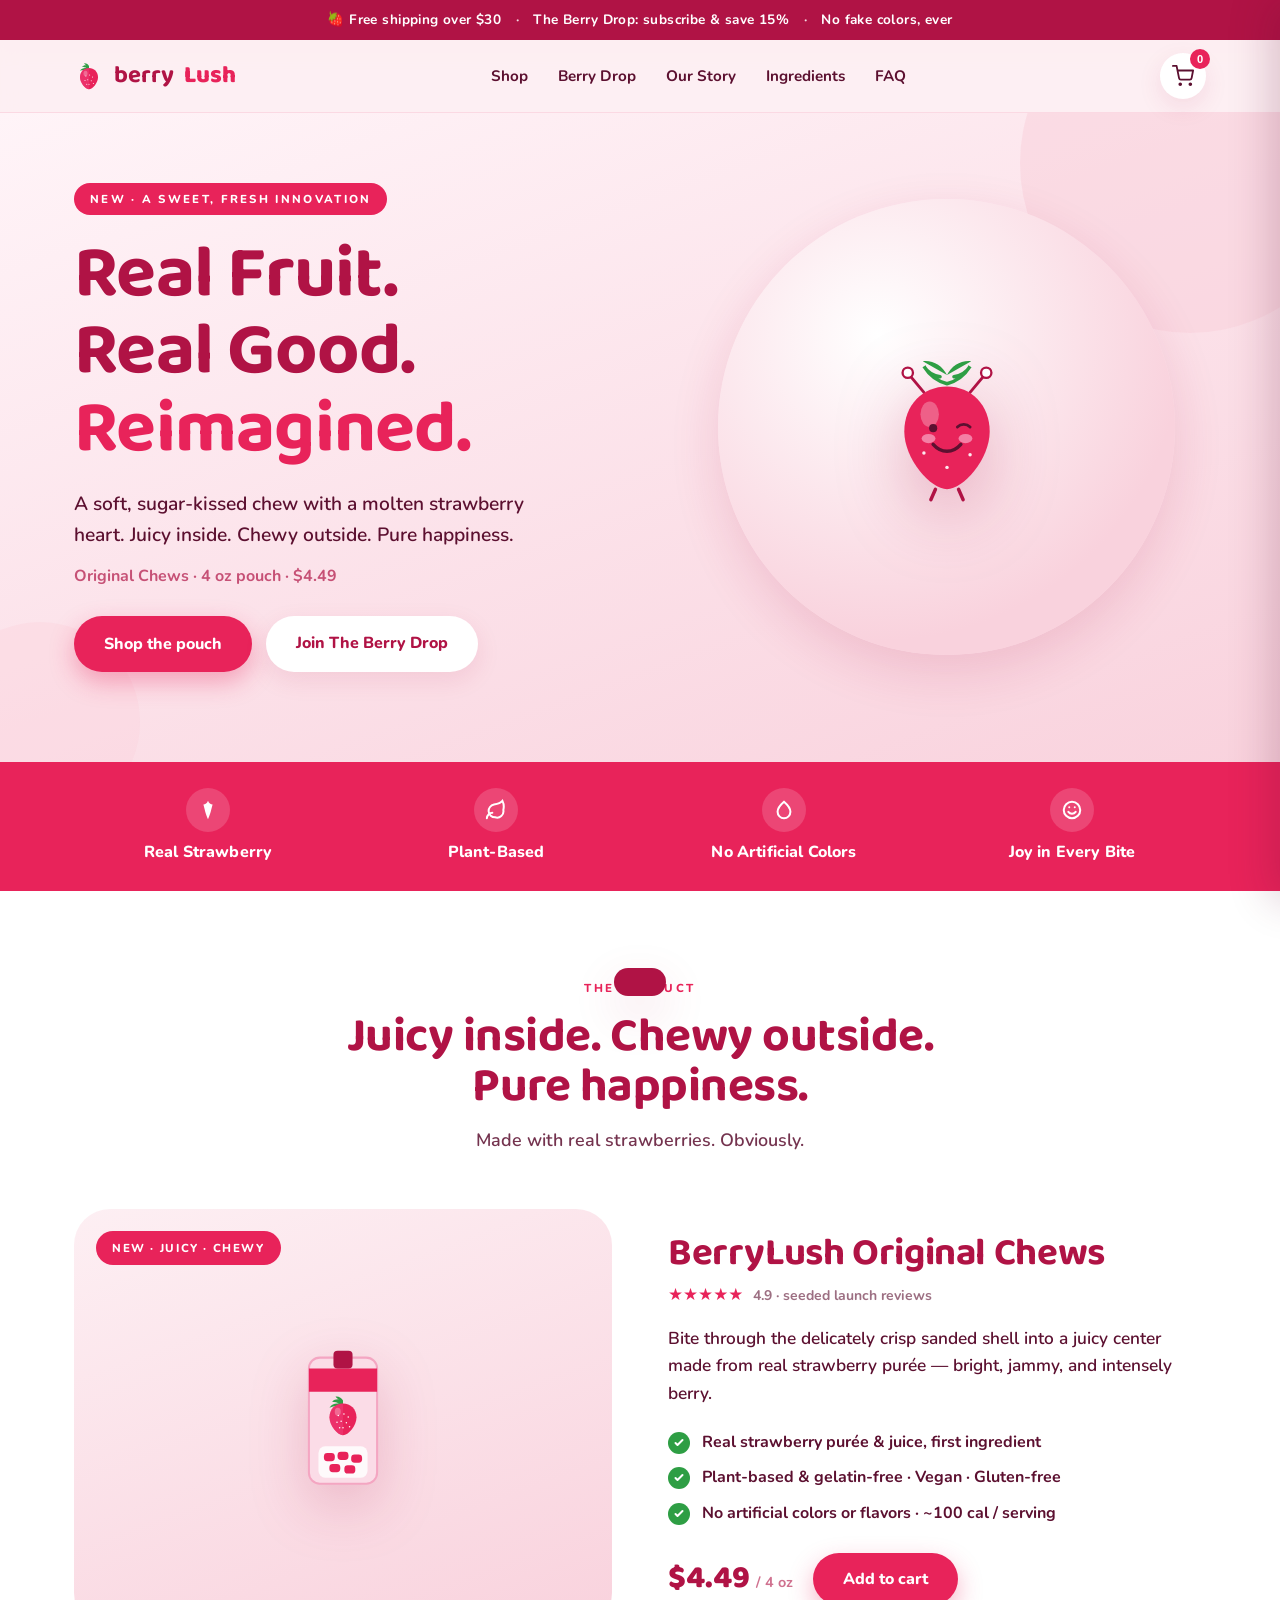
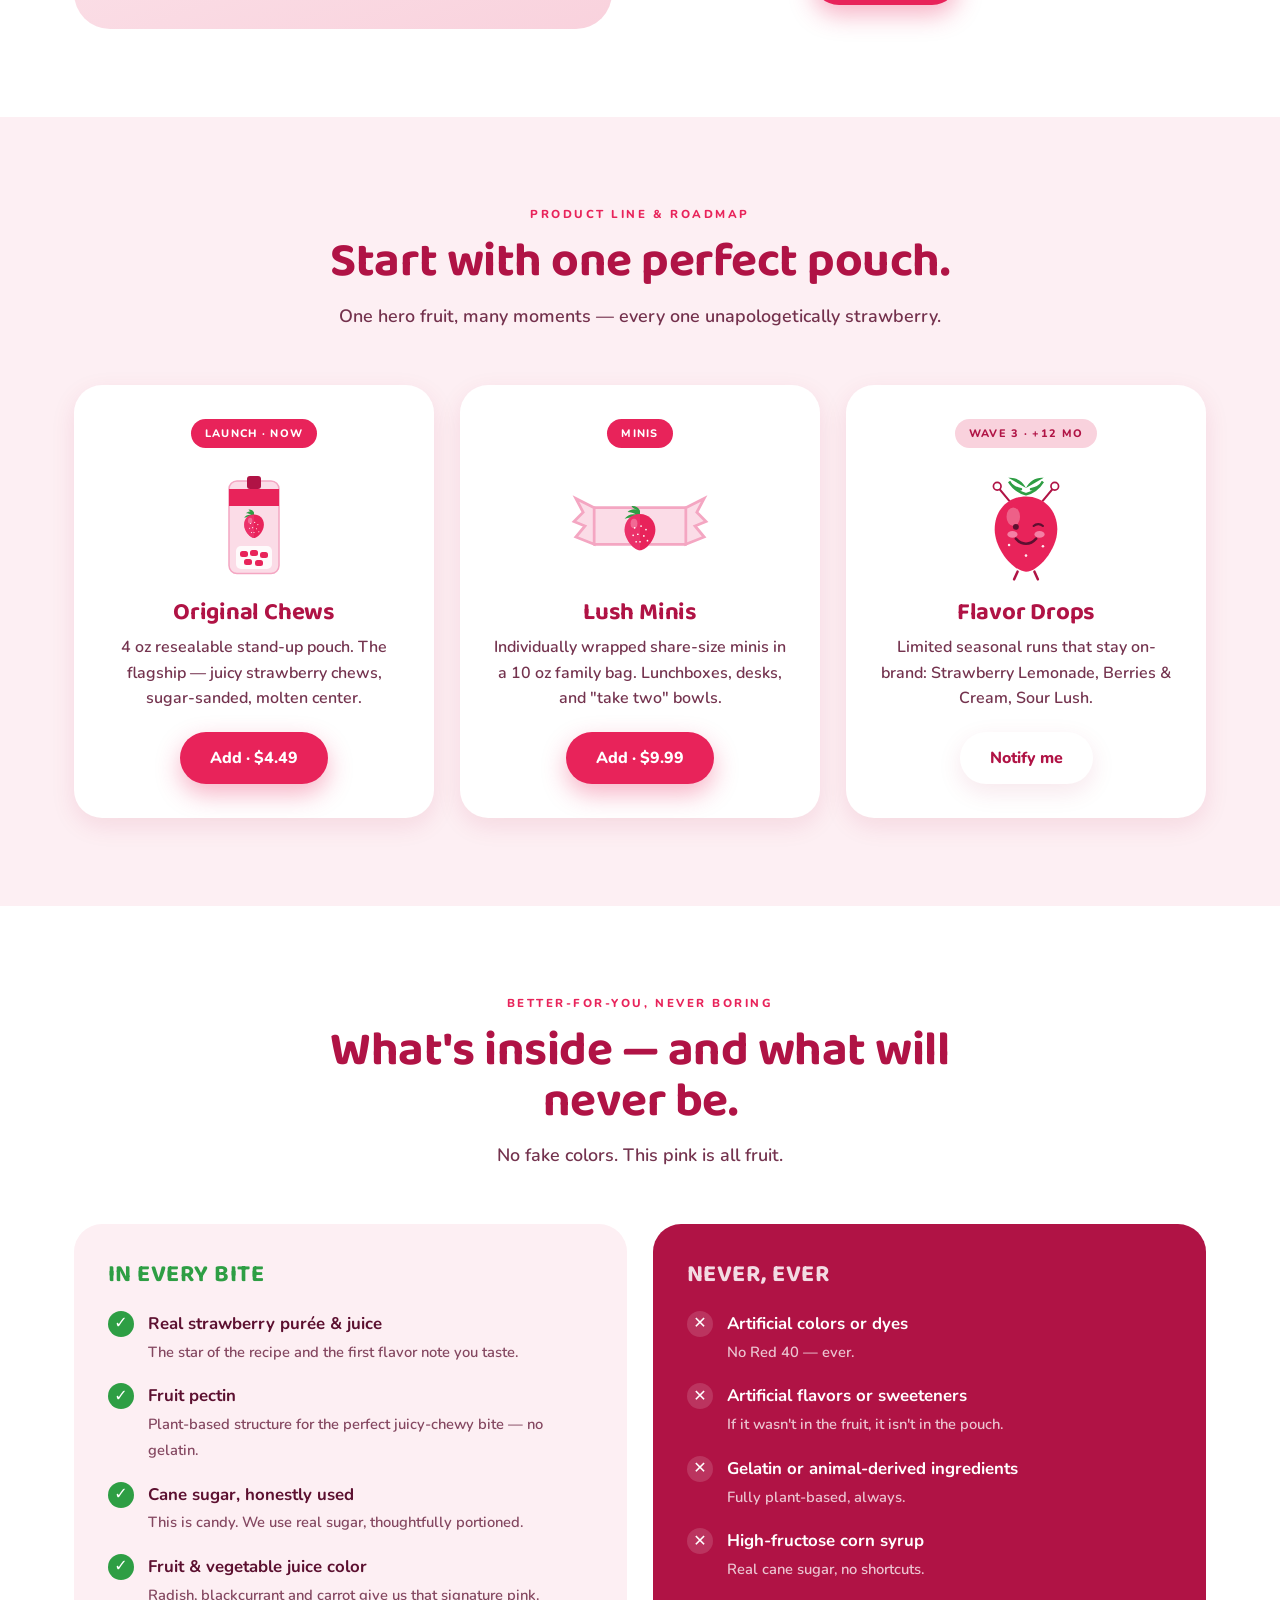
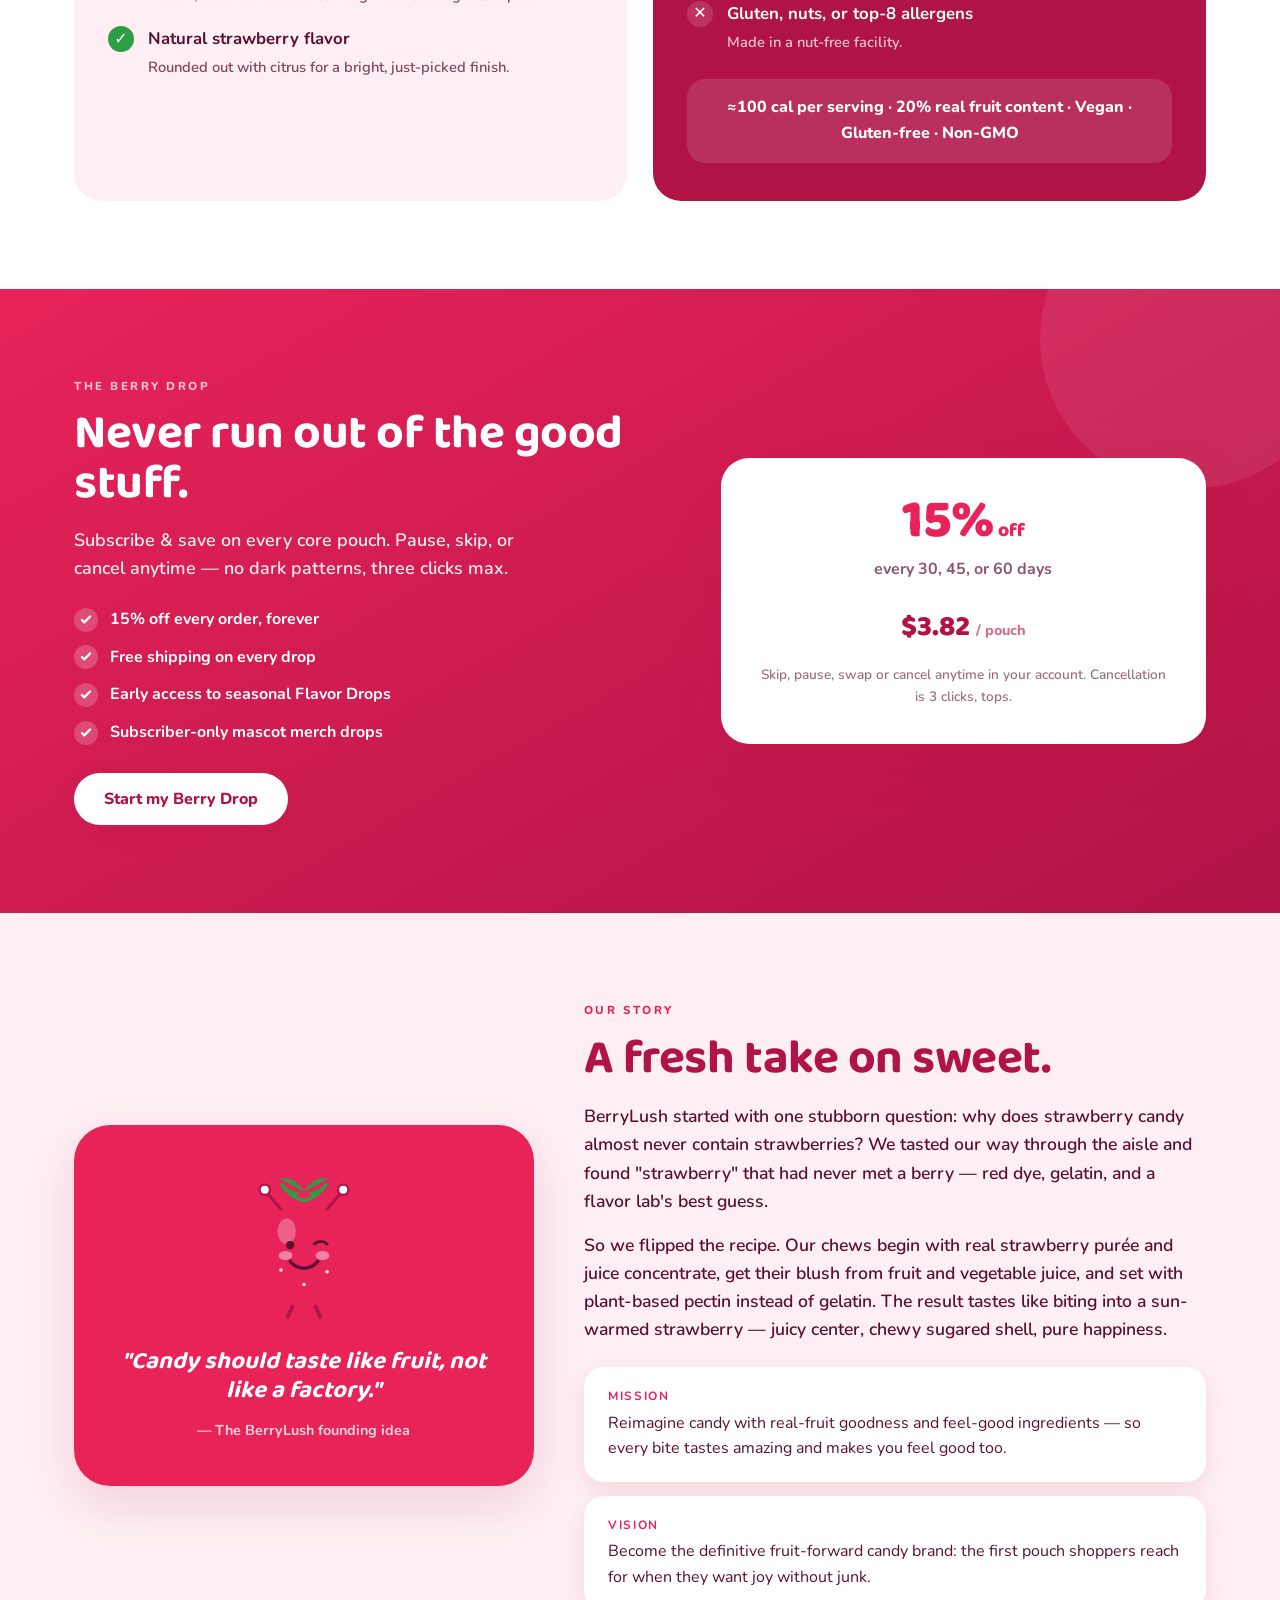
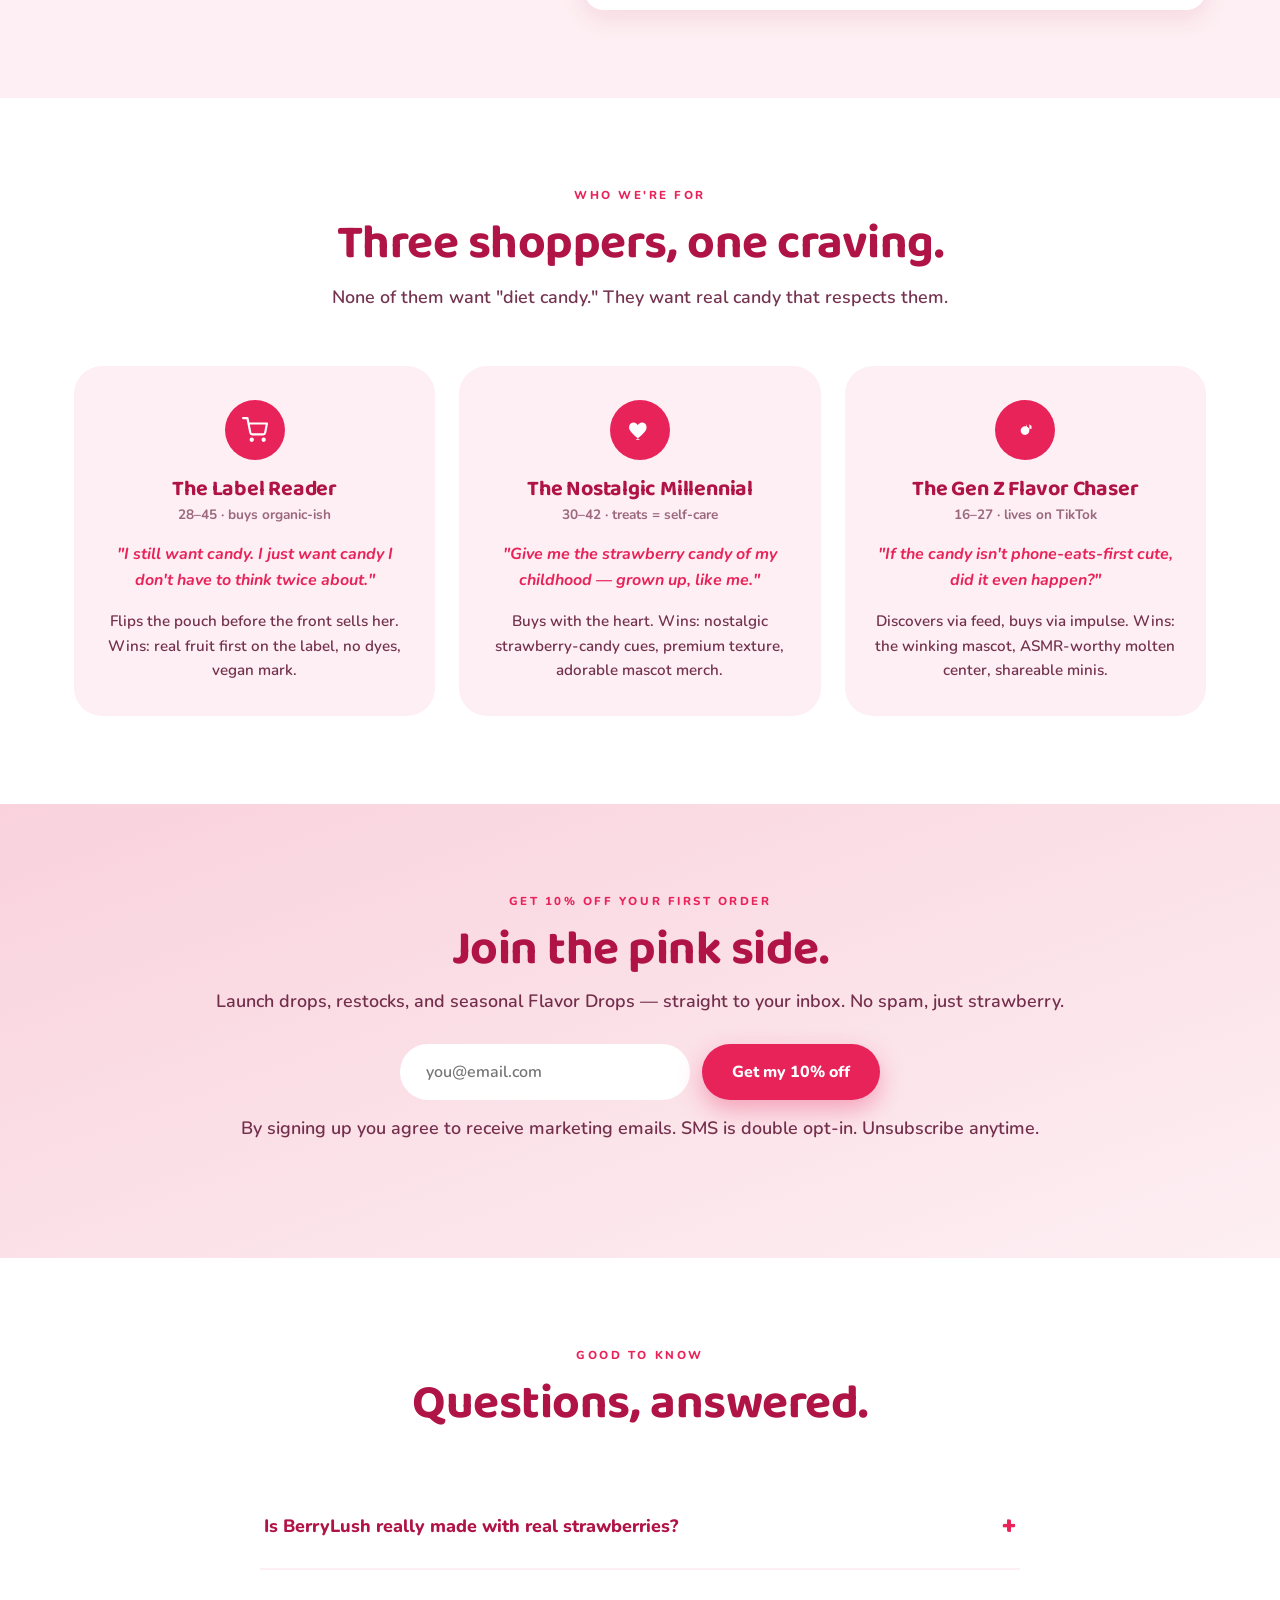
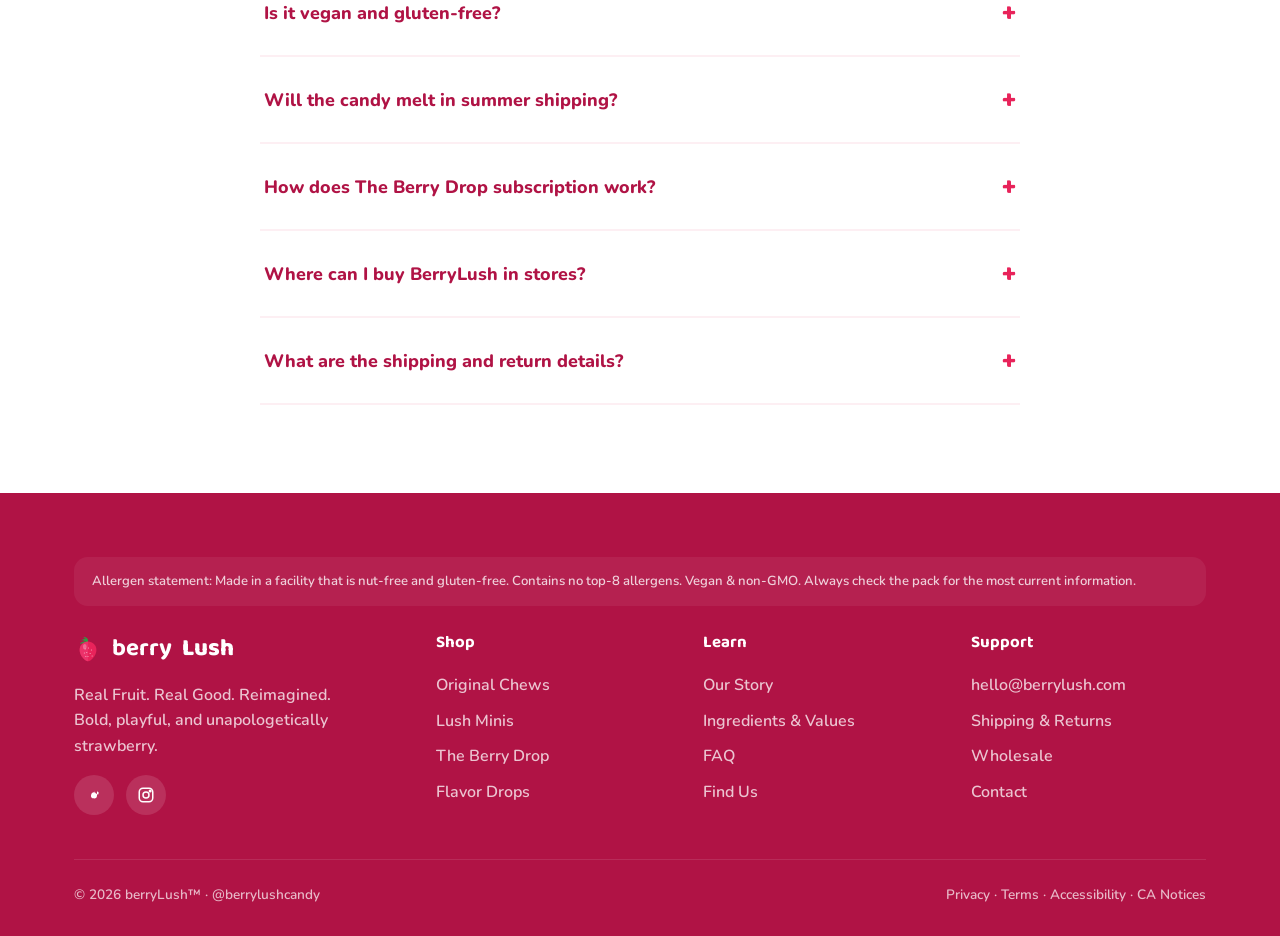
==== live/berrylush/index.html @ 324d5c23 "Portfolio site: privacy-safe contact form, remove public email/phone - Replace mailto/phone links wi" ====
<!DOCTYPE html>
<html lang="en">
<head>
<meta charset="UTF-8">
<meta name="viewport" content="width=device-width, initial-scale=1.0">
<title>berryLush™ — Real Fruit. Real Good. Reimagined.</title>
<meta name="description" content="BerryLush is a better-for-you strawberry candy made with real fruit, plant-based, and no artificial colors. Juicy inside. Chewy outside. Pure happiness.">
<meta property="og:title" content="berryLush™ — Real Fruit. Real Good. Reimagined.">
<meta property="og:description" content="A soft, sugar-kissed chew with a molten strawberry heart. Real fruit, plant-based, no artificial colors.">
<meta name="robots" content="noindex, nofollow">
<!-- Demo/prototype by Edward Georgevic — fictional brand, part of a portfolio case study. -->
<link rel="preconnect" href="https://fonts.googleapis.com">
<link rel="preconnect" href="https://fonts.gstatic.com" crossorigin>
<link href="https://fonts.googleapis.com/css2?family=Baloo+2:wght@600;700;800&family=Nunito:ital,wght@0,400;0,600;0,700;0,800;1,700&display=swap" rel="stylesheet">
<style>
  :root{
    --lush:#E8235A;      /* Lush Berry */
    --deep:#B01345;      /* Deep Berry */
    --blush:#FDEFF3;     /* Blush bg */
    --petal:#F9D2DD;     /* Petal */
    --leaf:#2E9E44;      /* Leaf Green */
    --ink:#5C1030;       /* Berry Ink */
    --white:#ffffff;
    --shadow:0 18px 50px rgba(176,19,69,.14);
    --shadow-sm:0 8px 24px rgba(176,19,69,.10);
    --r:28px;
    --display:'Baloo 2', system-ui, sans-serif;
    --body:'Nunito', system-ui, sans-serif;
  }
  *{box-sizing:border-box;margin:0;padding:0}
  html{scroll-behavior:smooth}
  body{
    font-family:var(--body);
    color:var(--ink);
    background:var(--blush);
    line-height:1.6;
    -webkit-font-smoothing:antialiased;
    overflow-x:hidden;
  }
  h1,h2,h3,.display{font-family:var(--display);line-height:1.05;letter-spacing:-.01em}
  a{color:inherit;text-decoration:none}
  img{max-width:100%}
  .wrap{max-width:1180px;margin:0 auto;padding:0 24px}
  .eyebrow{
    font-weight:800;letter-spacing:.22em;text-transform:uppercase;
    font-size:.72rem;color:var(--lush);margin-bottom:14px;
  }
  .btn{
    display:inline-flex;align-items:center;gap:10px;
    font-family:var(--body);font-weight:800;font-size:1rem;
    padding:15px 30px;border-radius:999px;border:none;cursor:pointer;
    background:var(--lush);color:#fff;transition:transform .18s cubic-bezier(.34,1.56,.64,1),box-shadow .18s;
    box-shadow:0 10px 24px rgba(232,35,90,.34);
  }
  .btn:hover{transform:translateY(-3px) scale(1.03);box-shadow:0 16px 30px rgba(232,35,90,.42)}
  .btn:active{transform:scale(.97)}
  .btn.ghost{background:#fff;color:var(--deep);box-shadow:var(--shadow-sm)}
  .btn.dark{background:var(--deep);box-shadow:0 10px 24px rgba(176,19,69,.34)}

  /* announcement */
  .announce{
    background:var(--deep);color:#fff;text-align:center;
    font-weight:700;font-size:.85rem;letter-spacing:.03em;padding:9px 16px;
  }
  .announce span{opacity:.85;margin:0 10px}

  /* header */
  header{position:sticky;top:0;z-index:50;background:rgba(253,239,243,.86);backdrop-filter:blur(12px);border-bottom:1px solid rgba(232,35,90,.10)}
  .nav{display:flex;align-items:center;justify-content:space-between;height:72px}
  .logo{display:flex;align-items:center;gap:10px;font-family:var(--display);font-weight:800;font-size:1.5rem;color:var(--deep)}
  .logo b{color:var(--lush);font-weight:800}
  .logo .berry{font-weight:700;font-style:normal}
  nav ul{display:flex;gap:30px;list-style:none;font-weight:700;font-size:.95rem}
  nav ul a{transition:color .15s}
  nav ul a:hover{color:var(--lush)}
  .nav-right{display:flex;align-items:center;gap:14px}
  .cart-btn{position:relative;background:#fff;border:none;width:46px;height:46px;border-radius:50%;cursor:pointer;box-shadow:var(--shadow-sm);display:grid;place-items:center;transition:transform .18s}
  .cart-btn:hover{transform:scale(1.08)}
  .cart-count{position:absolute;top:-4px;right:-4px;background:var(--lush);color:#fff;font-size:.7rem;font-weight:800;min-width:20px;height:20px;border-radius:999px;display:grid;place-items:center;padding:0 5px}
  .menu-toggle{display:none;background:none;border:none;cursor:pointer}

  /* blobs */
  .blob{position:absolute;border-radius:50%;background:var(--petal);opacity:.55;z-index:0;pointer-events:none}

  /* hero */
  .hero{position:relative;overflow:hidden;background:linear-gradient(160deg,#FFF4F8 0%,var(--petal) 100%);padding:70px 0 90px}
  .hero .wrap{position:relative;z-index:2;display:grid;grid-template-columns:1.05fr .95fr;gap:40px;align-items:center}
  .hero .badge{display:inline-block;background:var(--lush);color:#fff;font-weight:800;font-size:.72rem;letter-spacing:.2em;padding:7px 16px;border-radius:999px;margin-bottom:22px}
  .hero h1{font-size:clamp(2.6rem,6vw,4.6rem);color:var(--deep);margin-bottom:20px}
  .hero h1 em{color:var(--lush);font-style:normal}
  .hero p.lead{font-size:1.2rem;max-width:460px;margin-bottom:14px;font-weight:600}
  .hero .price-note{font-weight:700;color:var(--deep);opacity:.7;margin-bottom:26px}
  .hero-cta{display:flex;gap:14px;flex-wrap:wrap}
  .hero-art{position:relative;display:grid;place-items:center}
  .hero-art .disc{position:absolute;width:88%;aspect-ratio:1;background:radial-gradient(circle at 35% 30%,#fff 0%,var(--petal) 70%);border-radius:50%;box-shadow:var(--shadow)}
  .hero-art svg{position:relative;z-index:2;width:min(360px,80%);filter:drop-shadow(0 24px 34px rgba(176,19,69,.28));animation:float 5s ease-in-out infinite}
  @keyframes float{0%,100%{transform:translateY(0) rotate(-2deg)}50%{transform:translateY(-16px) rotate(2deg)}}

  /* claims strip */
  .claims{background:var(--lush);color:#fff;padding:26px 0}
  .claims .wrap{display:flex;justify-content:space-between;gap:20px;flex-wrap:wrap;text-align:center}
  .claim{flex:1;min-width:160px;display:flex;flex-direction:column;align-items:center;gap:8px}
  .claim .ico{width:44px;height:44px;background:rgba(255,255,255,.16);border-radius:50%;display:grid;place-items:center}
  .claim b{font-weight:800;font-size:1rem;letter-spacing:.01em}

  /* section basics */
  section.pad{padding:88px 0}
  .section-head{text-align:center;max-width:640px;margin:0 auto 54px}
  .section-head h2{font-size:clamp(2rem,4.4vw,3rem);color:var(--deep);margin-bottom:14px}
  .section-head p{font-size:1.12rem;font-weight:600;opacity:.85}

  /* featured product */
  .featured{background:#fff}
  .feat-grid{display:grid;grid-template-columns:1fr 1fr;gap:56px;align-items:center}
  .feat-visual{background:linear-gradient(160deg,var(--blush),var(--petal));border-radius:36px;padding:50px;display:grid;place-items:center;position:relative;overflow:hidden;min-height:420px}
  .feat-visual svg{width:min(300px,80%);filter:drop-shadow(0 20px 28px rgba(176,19,69,.2));animation:float 6s ease-in-out infinite}
  .feat-tag{position:absolute;top:22px;left:22px;background:var(--lush);color:#fff;font-weight:800;letter-spacing:.14em;font-size:.72rem;padding:8px 16px;border-radius:999px}
  .feat-info h3{font-size:clamp(1.8rem,3.5vw,2.4rem);color:var(--deep);margin-bottom:8px}
  .stars{color:var(--lush);font-size:1.05rem;margin-bottom:16px}
  .stars small{color:var(--ink);opacity:.6;font-weight:700;margin-left:6px}
  .feat-info .desc{font-size:1.08rem;margin-bottom:22px;font-weight:600}
  .feat-perks{list-style:none;margin-bottom:26px;display:grid;gap:10px}
  .feat-perks li{display:flex;align-items:center;gap:12px;font-weight:700}
  .feat-perks .dot{width:22px;height:22px;border-radius:50%;background:var(--leaf);display:grid;place-items:center;flex:none}
  .feat-perks .dot svg{width:12px;height:12px}
  .buy-row{display:flex;align-items:center;gap:20px;flex-wrap:wrap}
  .buy-row .price{font-family:var(--display);font-weight:800;font-size:2rem;color:var(--deep)}
  .buy-row .price small{font-size:.9rem;font-weight:700;opacity:.6;font-family:var(--body)}

  /* product line */
  .line{background:var(--blush)}
  .cards{display:grid;grid-template-columns:repeat(3,1fr);gap:26px}
  .card{background:#fff;border-radius:var(--r);padding:34px 28px;text-align:center;box-shadow:var(--shadow-sm);transition:transform .2s cubic-bezier(.34,1.56,.64,1),box-shadow .2s;position:relative}
  .card:hover{transform:translateY(-8px);box-shadow:var(--shadow)}
  .card .pill{display:inline-block;font-weight:800;letter-spacing:.12em;font-size:.68rem;padding:6px 14px;border-radius:999px;margin-bottom:18px}
  .pill.now{background:var(--lush);color:#fff}
  .pill.soon{background:var(--petal);color:var(--deep)}
  .card .art{height:120px;display:grid;place-items:center;margin-bottom:14px}
  .card .art svg{height:110px}
  .card h3{font-size:1.5rem;color:var(--deep);margin-bottom:10px}
  .card p{font-weight:600;opacity:.85}

  /* ingredients */
  .ingredients{background:#fff}
  .ing-grid{display:grid;grid-template-columns:1fr 1fr;gap:26px}
  .ing-col{border-radius:var(--r);padding:38px 34px}
  .ing-yes{background:var(--blush)}
  .ing-no{background:var(--deep);color:#fff}
  .ing-col h3{font-size:1.5rem;margin-bottom:24px;letter-spacing:.02em}
  .ing-yes h3{color:var(--leaf)}
  .ing-no h3{color:#fff;opacity:.85}
  .ing-item{display:flex;gap:14px;margin-bottom:18px}
  .ing-item .mk{width:26px;height:26px;border-radius:50%;flex:none;display:grid;place-items:center;font-weight:800}
  .ing-yes .mk{background:var(--leaf);color:#fff}
  .ing-no .mk{background:rgba(255,255,255,.14);color:#fff}
  .ing-item b{display:block;font-size:1.05rem;margin-bottom:2px}
  .ing-yes .ing-item small,.ing-no .ing-item small{font-size:.92rem;opacity:.75;font-weight:600}
  .spec{margin-top:24px;text-align:center;font-weight:800;color:var(--deep);background:var(--petal);border-radius:18px;padding:16px}

  /* berry drop */
  .drop{background:linear-gradient(150deg,var(--lush),var(--deep));color:#fff;position:relative;overflow:hidden}
  .drop .wrap{position:relative;z-index:2;display:grid;grid-template-columns:1fr .8fr;gap:40px;align-items:center}
  .drop .eyebrow{color:#fff;opacity:.75}
  .drop h2{font-size:clamp(2rem,4.4vw,3rem);margin-bottom:16px}
  .drop p{font-size:1.12rem;font-weight:600;opacity:.92;margin-bottom:24px;max-width:460px}
  .drop-perks{list-style:none;display:grid;gap:12px;margin-bottom:28px}
  .drop-perks li{display:flex;gap:12px;align-items:center;font-weight:700}
  .drop-perks .mk{width:24px;height:24px;border-radius:50%;background:rgba(255,255,255,.2);display:grid;place-items:center;flex:none}
  .drop-card{background:#fff;color:var(--ink);border-radius:var(--r);padding:36px;text-align:center;box-shadow:var(--shadow)}
  .drop-card .save{font-family:var(--display);font-weight:800;font-size:3.4rem;color:var(--lush);line-height:1}
  .drop-card .save span{font-size:1.2rem}
  .drop-card .cadence{font-weight:700;opacity:.7;margin:8px 0 22px}
  .drop-card .fineprint{font-size:.85rem;opacity:.6;margin-top:14px;font-weight:600}

  /* story */
  .story{background:var(--blush)}
  .story .wrap{display:grid;grid-template-columns:.85fr 1.15fr;gap:50px;align-items:center}
  .story-art{background:var(--lush);border-radius:36px;padding:44px;text-align:center;color:#fff;box-shadow:var(--shadow)}
  .story-art svg{width:min(220px,70%);margin-bottom:20px}
  .story-art .quote{font-family:var(--display);font-weight:700;font-size:1.5rem;line-height:1.2;font-style:italic}
  .story-art .attr{opacity:.8;margin-top:14px;font-weight:700;font-size:.9rem}
  .story h2{font-size:clamp(2rem,4.4vw,3rem);color:var(--deep);margin-bottom:18px}
  .story p{font-size:1.1rem;font-weight:600;margin-bottom:16px}
  .mv{display:grid;gap:14px;margin-top:24px}
  .mv-item{background:#fff;border-radius:20px;padding:20px 24px;box-shadow:var(--shadow-sm)}
  .mv-item b{color:var(--lush);letter-spacing:.14em;font-size:.75rem;display:block;margin-bottom:4px}

  /* personas / social */
  .who{background:#fff}
  .who-cards{display:grid;grid-template-columns:repeat(3,1fr);gap:24px}
  .who-card{background:var(--blush);border-radius:var(--r);padding:34px 28px;text-align:center}
  .who-card .ico{width:60px;height:60px;border-radius:50%;background:var(--lush);display:grid;place-items:center;margin:0 auto 18px}
  .who-card h3{font-size:1.35rem;color:var(--deep);margin-bottom:4px}
  .who-card .age{font-weight:700;opacity:.6;font-size:.85rem;margin-bottom:16px}
  .who-card .say{font-style:italic;color:var(--lush);font-weight:700;margin-bottom:16px}
  .who-card p{font-weight:600;opacity:.85;font-size:.95rem}

  /* signup */
  .signup{background:linear-gradient(160deg,var(--petal),var(--blush));text-align:center}
  .signup h2{font-size:clamp(2rem,4.4vw,3rem);color:var(--deep);margin-bottom:12px}
  .signup p{font-size:1.12rem;font-weight:600;margin-bottom:28px;opacity:.85}
  .signup-form{display:flex;gap:12px;max-width:480px;margin:0 auto;flex-wrap:wrap;justify-content:center}
  .signup-form input{flex:1;min-width:220px;border:2px solid #fff;background:#fff;border-radius:999px;padding:15px 24px;font-family:var(--body);font-size:1rem;font-weight:600;color:var(--ink);outline:none;transition:border-color .15s}
  .signup-form input:focus{border-color:var(--lush)}
  .signup-note{font-size:.82rem;opacity:.6;margin-top:14px;font-weight:600}
  .signup-ok{color:var(--leaf);font-weight:800;margin-top:16px;display:none}

  /* faq */
  .faq{background:#fff}
  .faq-list{max-width:760px;margin:0 auto}
  .faq-item{border-bottom:2px solid var(--blush)}
  .faq-q{width:100%;background:none;border:none;cursor:pointer;text-align:left;padding:22px 4px;font-family:var(--body);font-weight:800;font-size:1.12rem;color:var(--deep);display:flex;justify-content:space-between;align-items:center;gap:16px}
  .faq-q .plus{font-family:var(--display);color:var(--lush);font-size:1.6rem;transition:transform .25s;flex:none}
  .faq-item.open .plus{transform:rotate(45deg)}
  .faq-a{max-height:0;overflow:hidden;transition:max-height .3s ease;font-weight:600}
  .faq-a p{padding:0 4px 22px}

  /* footer */
  footer{background:var(--deep);color:#fff;padding:64px 0 30px}
  .foot-grid{display:grid;grid-template-columns:1.4fr 1fr 1fr 1fr;gap:32px;margin-bottom:44px}
  .foot-brand .logo{color:#fff;margin-bottom:14px}
  .foot-brand p{opacity:.75;font-weight:600;max-width:260px}
  .foot-col h4{font-family:var(--display);font-size:1.05rem;margin-bottom:16px}
  .foot-col a{display:block;opacity:.75;font-weight:600;margin-bottom:10px;transition:opacity .15s}
  .foot-col a:hover{opacity:1}
  .socials{display:flex;gap:12px;margin-top:16px}
  .socials a{width:40px;height:40px;border-radius:50%;background:rgba(255,255,255,.12);display:grid;place-items:center;transition:background .15s}
  .socials a:hover{background:var(--lush)}
  .foot-bottom{border-top:1px solid rgba(255,255,255,.15);padding-top:24px;display:flex;justify-content:space-between;flex-wrap:wrap;gap:12px;font-size:.85rem;opacity:.7;font-weight:600}
  .allergen{background:rgba(255,255,255,.08);border-radius:14px;padding:14px 18px;font-size:.82rem;opacity:.8;font-weight:600;margin-bottom:24px}

  /* cart drawer */
  .overlay{position:fixed;inset:0;background:rgba(92,16,48,.4);opacity:0;visibility:hidden;transition:.25s;z-index:99}
  .overlay.on{opacity:1;visibility:visible}
  .drawer{position:fixed;top:0;right:0;height:100%;width:min(400px,90vw);background:#fff;z-index:100;transform:translateX(100%);transition:transform .3s cubic-bezier(.4,0,.2,1);display:flex;flex-direction:column;box-shadow:-10px 0 40px rgba(92,16,48,.2)}
  .drawer.on{transform:translateX(0)}
  .drawer-head{padding:24px;display:flex;justify-content:space-between;align-items:center;border-bottom:1px solid var(--blush)}
  .drawer-head h3{font-size:1.4rem;color:var(--deep)}
  .drawer-close{background:var(--blush);border:none;width:38px;height:38px;border-radius:50%;cursor:pointer;font-size:1.2rem;color:var(--deep)}
  .ship-bar{padding:16px 24px;background:var(--blush)}
  .ship-bar p{font-size:.85rem;font-weight:700;margin-bottom:8px}
  .ship-track{height:8px;background:var(--petal);border-radius:999px;overflow:hidden}
  .ship-fill{height:100%;background:var(--leaf);width:0;transition:width .4s;border-radius:999px}
  .drawer-body{flex:1;overflow-y:auto;padding:16px 24px}
  .line-item{display:flex;gap:14px;align-items:center;padding:14px 0;border-bottom:1px solid var(--blush)}
  .line-item .li-art{width:56px;height:56px;background:var(--blush);border-radius:14px;display:grid;place-items:center;flex:none}
  .line-item .li-art svg{width:38px}
  .line-item .li-info{flex:1}
  .line-item .li-info b{display:block;color:var(--deep)}
  .line-item .li-info small{opacity:.6;font-weight:700}
  .qty{display:flex;align-items:center;gap:8px;margin-top:6px}
  .qty button{width:24px;height:24px;border-radius:50%;border:none;background:var(--petal);color:var(--deep);font-weight:800;cursor:pointer}
  .li-remove{background:none;border:none;color:var(--lush);cursor:pointer;font-weight:800;font-size:.8rem}
  .cart-empty{text-align:center;padding:50px 20px;color:var(--ink)}
  .cart-empty svg{width:120px;margin-bottom:16px}
  .cart-empty p{font-weight:700;opacity:.7}
  .drawer-foot{padding:24px;border-top:1px solid var(--blush)}
  .drawer-foot .total{display:flex;justify-content:space-between;font-weight:800;font-size:1.2rem;color:var(--deep);margin-bottom:16px}
  .drawer-foot .btn{width:100%;justify-content:center}

  .toast{position:fixed;bottom:24px;left:50%;transform:translateX(-50%) translateY(120px);background:var(--deep);color:#fff;padding:14px 26px;border-radius:999px;font-weight:800;z-index:120;transition:transform .3s cubic-bezier(.34,1.56,.64,1);box-shadow:var(--shadow)}
  .toast.on{transform:translateX(-50%) translateY(0)}

  .bounce{animation:bounce .5s cubic-bezier(.34,1.56,.64,1)}
  @keyframes bounce{0%{transform:scale(1)}40%{transform:scale(1.25)}100%{transform:scale(1)}}

  /* reveal */
  .reveal{opacity:0;transform:translateY(30px);transition:opacity .6s,transform .6s}
  .reveal.in{opacity:1;transform:none}

  @media (max-width:900px){
    .hero .wrap,.feat-grid,.ing-grid,.drop .wrap,.story .wrap{grid-template-columns:1fr}
    .cards,.who-cards{grid-template-columns:1fr}
    .foot-grid{grid-template-columns:1fr 1fr}
    nav ul{display:none}
    .menu-toggle{display:grid;place-items:center}
    .hero-art{order:-1}
    .drop-card{max-width:400px;margin:0 auto}
  }
  @media (prefers-reduced-motion:reduce){
    *{animation:none!important;transition:none!important;scroll-behavior:auto!important}
    .reveal{opacity:1;transform:none}
  }
</style>
</head>
<body>

<!-- reusable strawberry symbols -->
<svg width="0" height="0" style="position:absolute" aria-hidden="true">
  <symbol id="berry" viewBox="0 0 200 240">
    <path d="M100 40c-6-14-22-24-40-22 6 10 16 16 28 18-16-6-34-2-46 10 14 0 28 4 40 12-20-6-42 2-54 20 40-14 70-8 72-6z" fill="#2E9E44"/>
    <path d="M100 55c-40 0-72 30-72 74 0 46 44 96 72 96s72-50 72-96c0-44-32-74-72-74z" fill="#E8235A"/>
    <path d="M100 55c-40 0-72 30-72 74 0 46 44 96 72 96V55z" fill="#F0407A" opacity=".5"/>
    <ellipse cx="72" cy="100" rx="16" ry="22" fill="#fff" opacity=".28"/>
    <g fill="#fff"><circle cx="75" cy="120" r="4"/><circle cx="105" cy="112" r="4"/><circle cx="128" cy="128" r="4"/><circle cx="90" cy="150" r="4"/><circle cx="118" cy="158" r="4"/><circle cx="68" cy="155" r="4"/><circle cx="100" cy="185" r="4"/><circle cx="135" cy="180" r="4"/><circle cx="82" cy="185" r="4"/></g>
  </symbol>
  <symbol id="mascot" viewBox="0 0 220 260">
    <line x1="70" y1="70" x2="45" y2="40" stroke="#B01345" stroke-width="5" stroke-linecap="round"/>
    <line x1="150" y1="70" x2="175" y2="40" stroke="#B01345" stroke-width="5" stroke-linecap="round"/>
    <circle cx="42" cy="36" r="9" fill="#fff" stroke="#B01345" stroke-width="4"/>
    <circle cx="178" cy="36" r="9" fill="#fff" stroke="#B01345" stroke-width="4"/>
    <path d="M110 55c-16-4-30-14-40-30 6 10 16 16 28 18M110 55c16-4 30-14 40-30-6 10-16 16-28 18" fill="none" stroke="#2E9E44" stroke-width="6" stroke-linecap="round"/>
    <path d="M110 40c-8-16-24-26-42-24M110 40c8-16 24-26 42-24" fill="#2E9E44"/>
    <path d="M110 60c-42 0-74 32-74 78 0 48 46 100 74 100s74-52 74-100c0-46-32-78-74-78z" fill="#E8235A"/>
    <ellipse cx="80" cy="108" rx="16" ry="22" fill="#fff" opacity=".28"/>
    <ellipse cx="78" cy="150" rx="12" ry="8" fill="#F9A8C4" opacity=".7"/>
    <ellipse cx="142" cy="150" rx="12" ry="8" fill="#F9A8C4" opacity=".7"/>
    <circle cx="86" cy="132" r="7" fill="#5C1030"/>
    <path d="M128 130c6-6 16-6 22 0" fill="none" stroke="#5C1030" stroke-width="5" stroke-linecap="round"/>
    <path d="M86 160c14 16 34 16 48 0" fill="none" stroke="#5C1030" stroke-width="6" stroke-linecap="round"/>
    <g fill="#fff" opacity=".9"><circle cx="70" cy="175" r="3"/><circle cx="150" cy="178" r="3"/><circle cx="110" cy="200" r="3"/></g>
    <line x1="90" y1="238" x2="82" y2="256" stroke="#B01345" stroke-width="6" stroke-linecap="round"/>
    <line x1="130" y1="238" x2="138" y2="256" stroke="#B01345" stroke-width="6" stroke-linecap="round"/>
  </symbol>
  <symbol id="pouch" viewBox="0 0 160 220">
    <rect x="30" y="20" width="100" height="185" rx="16" fill="#FBDCE7" stroke="#F4A6C2" stroke-width="3"/>
    <path d="M30 36h100v34H30z" fill="#E8235A"/>
    <rect x="66" y="10" width="28" height="26" rx="6" fill="#B01345"/>
    <use href="#berry" x="52" y="72" width="56" height="66"/>
    <rect x="44" y="150" width="72" height="46" rx="10" fill="#fff" opacity=".85"/>
    <g fill="#E8235A"><rect x="52" y="160" width="16" height="12" rx="5"/><rect x="72" y="158" width="16" height="12" rx="5"/><rect x="92" y="162" width="16" height="12" rx="5"/><rect x="60" y="176" width="16" height="12" rx="5"/><rect x="82" y="178" width="16" height="12" rx="5"/></g>
  </symbol>
  <symbol id="minis" viewBox="0 0 180 120">
    <path d="M40 40 L140 40 Q160 60 140 80 L40 80 Q20 60 40 40Z" fill="#FBDCE7" stroke="#F4A6C2" stroke-width="3"/>
    <path d="M40 40 L20 30 L28 45 L18 55 L30 60 L20 72 L40 80Z" fill="#FBDCE7" stroke="#F4A6C2" stroke-width="3"/>
    <path d="M140 40 L160 30 L152 45 L162 55 L150 60 L160 72 L140 80Z" fill="#FBDCE7" stroke="#F4A6C2" stroke-width="3"/>
    <use href="#berry" x="66" y="34" width="48" height="56"/>
  </symbol>
</svg>

<div class="announce">🍓 Free shipping over $30 <span>·</span> The Berry Drop: subscribe &amp; save 15% <span>·</span> No fake colors, ever</div>

<header>
  <div class="wrap nav">
    <a href="#top" class="logo"><svg width="30" height="30"><use href="#berry"/></svg><span class="berry">berry</span><b>Lush</b></a>
    <nav><ul>
      <li><a href="#shop">Shop</a></li>
      <li><a href="#berrydrop">Berry Drop</a></li>
      <li><a href="#story">Our Story</a></li>
      <li><a href="#ingredients">Ingredients</a></li>
      <li><a href="#faq">FAQ</a></li>
    </ul></nav>
    <div class="nav-right">
      <button class="cart-btn" onclick="openCart()" aria-label="Open cart">
        <svg width="22" height="22" viewBox="0 0 24 24" fill="none" stroke="#5C1030" stroke-width="2" stroke-linecap="round" stroke-linejoin="round"><circle cx="9" cy="21" r="1"/><circle cx="20" cy="21" r="1"/><path d="M1 1h4l2.68 13.39a2 2 0 0 0 2 1.61h9.72a2 2 0 0 0 2-1.61L23 6H6"/></svg>
        <span class="cart-count" id="cartCount">0</span>
      </button>
    </div>
  </div>
</header>

<!-- HERO -->
<section class="hero" id="top">
  <div class="blob" style="width:340px;height:340px;top:-120px;right:-80px"></div>
  <div class="blob" style="width:200px;height:200px;bottom:-60px;left:-60px;opacity:.4"></div>
  <div class="wrap">
    <div class="hero-copy">
      <span class="badge">NEW · A SWEET, FRESH INNOVATION</span>
      <h1>Real Fruit.<br>Real Good.<br><em>Reimagined.</em></h1>
      <p class="lead">A soft, sugar-kissed chew with a molten strawberry heart. Juicy inside. Chewy outside. Pure happiness.</p>
      <p class="price-note">Original Chews · 4 oz pouch · $4.49</p>
      <div class="hero-cta">
        <button class="btn" onclick="addToCart('Original Chews','4 oz pouch',4.49,'pouch')">Shop the pouch</button>
        <a href="#berrydrop" class="btn ghost">Join The Berry Drop</a>
      </div>
    </div>
    <div class="hero-art">
      <div class="disc"></div>
      <svg><use href="#mascot"/></svg>
    </div>
  </div>
</section>

<!-- CLAIMS -->
<section class="claims">
  <div class="wrap">
    <div class="claim"><span class="ico"><svg width="22" height="22" viewBox="0 0 24 24" fill="#fff"><path d="M12 2c-1 3-3 4-5 4 2 8 3 12 5 16 2-4 3-8 5-16-2 0-4-1-5-4z"/></svg></span><b>Real Strawberry</b></div>
    <div class="claim"><span class="ico"><svg width="22" height="22" viewBox="0 0 24 24" fill="none" stroke="#fff" stroke-width="2.2" stroke-linecap="round"><path d="M11 20A7 7 0 0 1 9.8 6.1C15.5 5 17 4.5 19 2c1 2 2 6 1 10a7 7 0 0 1-9 8z"/><path d="M2 21c0-3 3-6 6-6"/></svg></span><b>Plant-Based</b></div>
    <div class="claim"><span class="ico"><svg width="22" height="22" viewBox="0 0 24 24" fill="none" stroke="#fff" stroke-width="2.2" stroke-linecap="round"><path d="M12 3s7 6 7 11a7 7 0 0 1-14 0c0-5 7-11 7-11z"/></svg></span><b>No Artificial Colors</b></div>
    <div class="claim"><span class="ico"><svg width="22" height="22" viewBox="0 0 24 24" fill="none" stroke="#fff" stroke-width="2.2" stroke-linecap="round"><circle cx="12" cy="12" r="9"/><path d="M8 14s1.5 2 4 2 4-2 4-2M9 9h.01M15 9h.01"/></svg></span><b>Joy in Every Bite</b></div>
  </div>
</section>

<!-- FEATURED PRODUCT -->
<section class="pad featured" id="shop">
  <div class="wrap">
    <div class="section-head reveal">
      <div class="eyebrow">The Product</div>
      <h2>Juicy inside. Chewy outside. Pure happiness.</h2>
      <p>Made with real strawberries. Obviously.</p>
    </div>
    <div class="feat-grid reveal">
      <div class="feat-visual">
        <span class="feat-tag">NEW · JUICY · CHEWY</span>
        <svg><use href="#pouch"/></svg>
      </div>
      <div class="feat-info">
        <h3>BerryLush Original Chews</h3>
        <div class="stars">★★★★★ <small>4.9 · seeded launch reviews</small></div>
        <p class="desc">Bite through the delicately crisp sanded shell into a juicy center made from real strawberry purée — bright, jammy, and intensely berry.</p>
        <ul class="feat-perks">
          <li><span class="dot"><svg viewBox="0 0 24 24" fill="none" stroke="#fff" stroke-width="4" stroke-linecap="round" stroke-linejoin="round"><path d="M5 12l4 4 10-10"/></svg></span> Real strawberry purée &amp; juice, first ingredient</li>
          <li><span class="dot"><svg viewBox="0 0 24 24" fill="none" stroke="#fff" stroke-width="4" stroke-linecap="round" stroke-linejoin="round"><path d="M5 12l4 4 10-10"/></svg></span> Plant-based &amp; gelatin-free · Vegan · Gluten-free</li>
          <li><span class="dot"><svg viewBox="0 0 24 24" fill="none" stroke="#fff" stroke-width="4" stroke-linecap="round" stroke-linejoin="round"><path d="M5 12l4 4 10-10"/></svg></span> No artificial colors or flavors · ~100 cal / serving</li>
        </ul>
        <div class="buy-row">
          <div class="price">$4.49 <small>/ 4 oz</small></div>
          <button class="btn" onclick="addToCart('Original Chews','4 oz pouch',4.49,'pouch')">Add to cart</button>
        </div>
      </div>
    </div>
  </div>
</section>

<!-- PRODUCT LINE -->
<section class="pad line">
  <div class="wrap">
    <div class="section-head reveal">
      <div class="eyebrow">Product Line &amp; Roadmap</div>
      <h2>Start with one perfect pouch.</h2>
      <p>One hero fruit, many moments — every one unapologetically strawberry.</p>
    </div>
    <div class="cards">
      <div class="card reveal">
        <span class="pill now">LAUNCH · NOW</span>
        <div class="art"><svg><use href="#pouch"/></svg></div>
        <h3>Original Chews</h3>
        <p>4 oz resealable stand-up pouch. The flagship — juicy strawberry chews, sugar-sanded, molten center.</p>
        <div style="margin-top:20px"><button class="btn" onclick="addToCart('Original Chews','4 oz pouch',4.49,'pouch')">Add · $4.49</button></div>
      </div>
      <div class="card reveal">
        <span class="pill now">MINIS</span>
        <div class="art"><svg><use href="#minis"/></svg></div>
        <h3>Lush Minis</h3>
        <p>Individually wrapped share-size minis in a 10 oz family bag. Lunchboxes, desks, and "take two" bowls.</p>
        <div style="margin-top:20px"><button class="btn" onclick="addToCart('Lush Minis','10 oz bag',9.99,'minis')">Add · $9.99</button></div>
      </div>
      <div class="card reveal">
        <span class="pill soon">WAVE 3 · +12 MO</span>
        <div class="art"><svg><use href="#mascot"/></svg></div>
        <h3>Flavor Drops</h3>
        <p>Limited seasonal runs that stay on-brand: Strawberry Lemonade, Berries &amp; Cream, Sour Lush.</p>
        <div style="margin-top:20px"><button class="btn ghost" onclick="notifyMe()">Notify me</button></div>
      </div>
    </div>
  </div>
</section>

<!-- INGREDIENTS -->
<section class="pad ingredients" id="ingredients">
  <div class="wrap">
    <div class="section-head reveal">
      <div class="eyebrow">Better-for-you, never boring</div>
      <h2>What's inside — and what will never be.</h2>
      <p>No fake colors. This pink is all fruit.</p>
    </div>
    <div class="ing-grid">
      <div class="ing-col ing-yes reveal">
        <h3>IN EVERY BITE</h3>
        <div class="ing-item"><span class="mk">✓</span><div><b>Real strawberry purée &amp; juice</b><small>The star of the recipe and the first flavor note you taste.</small></div></div>
        <div class="ing-item"><span class="mk">✓</span><div><b>Fruit pectin</b><small>Plant-based structure for the perfect juicy-chewy bite — no gelatin.</small></div></div>
        <div class="ing-item"><span class="mk">✓</span><div><b>Cane sugar, honestly used</b><small>This is candy. We use real sugar, thoughtfully portioned.</small></div></div>
        <div class="ing-item"><span class="mk">✓</span><div><b>Fruit &amp; vegetable juice color</b><small>Radish, blackcurrant and carrot give us that signature pink.</small></div></div>
        <div class="ing-item"><span class="mk">✓</span><div><b>Natural strawberry flavor</b><small>Rounded out with citrus for a bright, just-picked finish.</small></div></div>
      </div>
      <div class="ing-col ing-no reveal">
        <h3>NEVER, EVER</h3>
        <div class="ing-item"><span class="mk">✕</span><div><b>Artificial colors or dyes</b><small>No Red 40 — ever.</small></div></div>
        <div class="ing-item"><span class="mk">✕</span><div><b>Artificial flavors or sweeteners</b><small>If it wasn't in the fruit, it isn't in the pouch.</small></div></div>
        <div class="ing-item"><span class="mk">✕</span><div><b>Gelatin or animal-derived ingredients</b><small>Fully plant-based, always.</small></div></div>
        <div class="ing-item"><span class="mk">✕</span><div><b>High-fructose corn syrup</b><small>Real cane sugar, no shortcuts.</small></div></div>
        <div class="ing-item"><span class="mk">✕</span><div><b>Gluten, nuts, or top-8 allergens</b><small>Made in a nut-free facility.</small></div></div>
        <div class="spec" style="background:rgba(255,255,255,.12);color:#fff">≈100 cal per serving · 20% real fruit content · Vegan · Gluten-free · Non-GMO</div>
      </div>
    </div>
  </div>
</section>

<!-- BERRY DROP -->
<section class="pad drop" id="berrydrop">
  <div class="blob" style="width:300px;height:300px;top:-100px;right:-60px;background:#fff;opacity:.08"></div>
  <div class="wrap">
    <div>
      <div class="eyebrow">The Berry Drop</div>
      <h2>Never run out of the good stuff.</h2>
      <p>Subscribe &amp; save on every core pouch. Pause, skip, or cancel anytime — no dark patterns, three clicks max.</p>
      <ul class="drop-perks">
        <li><span class="mk"><svg width="14" height="14" viewBox="0 0 24 24" fill="none" stroke="#fff" stroke-width="4" stroke-linecap="round" stroke-linejoin="round"><path d="M5 12l4 4 10-10"/></svg></span> 15% off every order, forever</li>
        <li><span class="mk"><svg width="14" height="14" viewBox="0 0 24 24" fill="none" stroke="#fff" stroke-width="4" stroke-linecap="round" stroke-linejoin="round"><path d="M5 12l4 4 10-10"/></svg></span> Free shipping on every drop</li>
        <li><span class="mk"><svg width="14" height="14" viewBox="0 0 24 24" fill="none" stroke="#fff" stroke-width="4" stroke-linecap="round" stroke-linejoin="round"><path d="M5 12l4 4 10-10"/></svg></span> Early access to seasonal Flavor Drops</li>
        <li><span class="mk"><svg width="14" height="14" viewBox="0 0 24 24" fill="none" stroke="#fff" stroke-width="4" stroke-linecap="round" stroke-linejoin="round"><path d="M5 12l4 4 10-10"/></svg></span> Subscriber-only mascot merch drops</li>
      </ul>
      <button class="btn ghost" onclick="addToCart('Original Chews (Berry Drop)','30-day · save 15%',3.82,'pouch')">Start my Berry Drop</button>
    </div>
    <div class="drop-card">
      <div class="save">15%<span> off</span></div>
      <div class="cadence">every 30, 45, or 60 days</div>
      <div class="price" style="font-family:var(--display);font-weight:800;font-size:1.8rem;color:var(--deep)">$3.82 <small style="font-size:.9rem;opacity:.6;font-family:var(--body)">/ pouch</small></div>
      <div class="fineprint">Skip, pause, swap or cancel anytime in your account. Cancellation is 3 clicks, tops.</div>
    </div>
  </div>
</section>

<!-- STORY -->
<section class="pad story" id="story">
  <div class="wrap">
    <div class="story-art reveal">
      <svg><use href="#mascot"/></svg>
      <div class="quote">"Candy should taste like fruit, not like a factory."</div>
      <div class="attr">— The BerryLush founding idea</div>
    </div>
    <div class="reveal">
      <div class="eyebrow">Our Story</div>
      <h2>A fresh take on sweet.</h2>
      <p>BerryLush started with one stubborn question: why does strawberry candy almost never contain strawberries? We tasted our way through the aisle and found "strawberry" that had never met a berry — red dye, gelatin, and a flavor lab's best guess.</p>
      <p>So we flipped the recipe. Our chews begin with real strawberry purée and juice concentrate, get their blush from fruit and vegetable juice, and set with plant-based pectin instead of gelatin. The result tastes like biting into a sun-warmed strawberry — juicy center, chewy sugared shell, pure happiness.</p>
      <div class="mv">
        <div class="mv-item"><b>MISSION</b>Reimagine candy with real-fruit goodness and feel-good ingredients — so every bite tastes amazing and makes you feel good too.</div>
        <div class="mv-item"><b>VISION</b>Become the definitive fruit-forward candy brand: the first pouch shoppers reach for when they want joy without junk.</div>
      </div>
    </div>
  </div>
</section>

<!-- WHO -->
<section class="pad who">
  <div class="wrap">
    <div class="section-head reveal">
      <div class="eyebrow">Who we're for</div>
      <h2>Three shoppers, one craving.</h2>
      <p>None of them want "diet candy." They want real candy that respects them.</p>
    </div>
    <div class="who-cards">
      <div class="who-card reveal">
        <div class="ico"><svg width="26" height="26" viewBox="0 0 24 24" fill="none" stroke="#fff" stroke-width="2" stroke-linecap="round" stroke-linejoin="round"><circle cx="9" cy="21" r="1"/><circle cx="20" cy="21" r="1"/><path d="M1 1h4l2.68 13.39a2 2 0 0 0 2 1.61h9.72a2 2 0 0 0 2-1.61L23 6H6"/></svg></div>
        <h3>The Label Reader</h3>
        <div class="age">28–45 · buys organic-ish</div>
        <div class="say">"I still want candy. I just want candy I don't have to think twice about."</div>
        <p>Flips the pouch before the front sells her. Wins: real fruit first on the label, no dyes, vegan mark.</p>
      </div>
      <div class="who-card reveal">
        <div class="ico"><svg width="26" height="26" viewBox="0 0 24 24" fill="#fff"><path d="M12 21s-7-4.5-9.5-9C1 9 2.5 5 6 5c2 0 3.5 1.5 4 2.5C10.5 6.5 12 5 14 5c3.5 0 5 4 3.5 7-2.5 4.5-9.5 9-9.5 9z"/></svg></div>
        <h3>The Nostalgic Millennial</h3>
        <div class="age">30–42 · treats = self-care</div>
        <div class="say">"Give me the strawberry candy of my childhood — grown up, like me."</div>
        <p>Buys with the heart. Wins: nostalgic strawberry-candy cues, premium texture, adorable mascot merch.</p>
      </div>
      <div class="who-card reveal">
        <div class="ico"><svg width="26" height="26" viewBox="0 0 24 24" fill="#fff"><path d="M16 3v9.5a4 4 0 1 1-3-3.87V6a5 5 0 0 0 5 5V8a2 2 0 0 1-2-2V3z"/></svg></div>
        <h3>The Gen Z Flavor Chaser</h3>
        <div class="age">16–27 · lives on TikTok</div>
        <div class="say">"If the candy isn't phone-eats-first cute, did it even happen?"</div>
        <p>Discovers via feed, buys via impulse. Wins: the winking mascot, ASMR-worthy molten center, shareable minis.</p>
      </div>
    </div>
  </div>
</section>

<!-- SIGNUP -->
<section class="pad signup" id="signup">
  <div class="wrap">
    <div class="reveal">
      <div class="eyebrow">Get 10% off your first order</div>
      <h2>Join the pink side.</h2>
      <p>Launch drops, restocks, and seasonal Flavor Drops — straight to your inbox. No spam, just strawberry.</p>
      <form class="signup-form" onsubmit="signup(event)">
        <input type="email" placeholder="you@email.com" required aria-label="Email address">
        <button class="btn" type="submit">Get my 10% off</button>
      </form>
      <div class="signup-ok" id="signupOk">🍓 You're in! Check your inbox for your code.</div>
      <p class="signup-note">By signing up you agree to receive marketing emails. SMS is double opt-in. Unsubscribe anytime.</p>
    </div>
  </div>
</section>

<!-- FAQ -->
<section class="pad faq" id="faq">
  <div class="wrap">
    <div class="section-head reveal">
      <div class="eyebrow">Good to know</div>
      <h2>Questions, answered.</h2>
    </div>
    <div class="faq-list reveal">
      <div class="faq-item"><button class="faq-q" onclick="toggleFaq(this)">Is BerryLush really made with real strawberries?<span class="plus">+</span></button><div class="faq-a"><p>Yes — real strawberry purée and juice concentrate lead the recipe. That's about 20% real fruit content, and it's the first flavor you taste. Fruit you can actually taste, not just read on the front.</p></div></div>
      <div class="faq-item"><button class="faq-q" onclick="toggleFaq(this)">Is it vegan and gluten-free?<span class="plus">+</span></button><div class="faq-a"><p>Both. We set our chews with plant-based fruit pectin instead of gelatin, and they're gluten-free and made in a nut-free facility. Vegan, gluten-free, and non-GMO.</p></div></div>
      <div class="faq-item"><button class="faq-q" onclick="toggleFaq(this)">Will the candy melt in summer shipping?<span class="plus">+</span></button><div class="faq-a"><p>We ship with heat-safe packaging and warm-weather routing. If your order ever arrives less than lush, reach out — we'll make it right.</p></div></div>
      <div class="faq-item"><button class="faq-q" onclick="toggleFaq(this)">How does The Berry Drop subscription work?<span class="plus">+</span></button><div class="faq-a"><p>Pick your cadence (30, 45, or 60 days) and save 15% on every order plus free shipping. You can skip, pause, swap SKUs, or cancel anytime from your account — cancellation is three clicks, tops. No dark patterns.</p></div></div>
      <div class="faq-item"><button class="faq-q" onclick="toggleFaq(this)">Where can I buy BerryLush in stores?<span class="plus">+</span></button><div class="faq-a"><p>We're rolling into specialty and natural grocers now, growing toward 1,200 doors. Order online here anytime, and use our store locator (coming soon) to find a pouch near you.</p></div></div>
      <div class="faq-item"><button class="faq-q" onclick="toggleFaq(this)">What are the shipping and return details?<span class="plus">+</span></button><div class="faq-a"><p>Flat-rate shipping with free shipping over $30, US only at launch. Something not right? Contact us and we'll sort it out fast.</p></div></div>
    </div>
  </div>
</section>

<!-- FOOTER -->
<footer>
  <div class="wrap">
    <div class="allergen">Allergen statement: Made in a facility that is nut-free and gluten-free. Contains no top-8 allergens. Vegan &amp; non-GMO. Always check the pack for the most current information.</div>
    <div class="foot-grid">
      <div class="foot-brand">
        <div class="logo"><svg width="28" height="28"><use href="#berry"/></svg><span class="berry" style="color:#fff">berry</span><b style="color:#fff">Lush</b></div>
        <p>Real Fruit. Real Good. Reimagined. Bold, playful, and unapologetically strawberry.</p>
        <div class="socials">
          <a href="#" aria-label="TikTok"><svg width="18" height="18" viewBox="0 0 24 24" fill="#fff"><path d="M16 3v9.5a4 4 0 1 1-3-3.87V6a5 5 0 0 0 5 5V8a2 2 0 0 1-2-2V3z"/></svg></a>
          <a href="#" aria-label="Instagram"><svg width="18" height="18" viewBox="0 0 24 24" fill="none" stroke="#fff" stroke-width="2"><rect x="3" y="3" width="18" height="18" rx="5"/><circle cx="12" cy="12" r="4"/><circle cx="17.5" cy="6.5" r="1" fill="#fff"/></svg></a>
        </div>
      </div>
      <div class="foot-col">
        <h4>Shop</h4>
        <a href="#shop">Original Chews</a>
        <a href="#shop">Lush Minis</a>
        <a href="#berrydrop">The Berry Drop</a>
        <a href="#shop">Flavor Drops</a>
      </div>
      <div class="foot-col">
        <h4>Learn</h4>
        <a href="#story">Our Story</a>
        <a href="#ingredients">Ingredients &amp; Values</a>
        <a href="#faq">FAQ</a>
        <a href="#signup">Find Us</a>
      </div>
      <div class="foot-col">
        <h4>Support</h4>
        <a href="mailto:hello@berrylush.com">hello@berrylush.com</a>
        <a href="#">Shipping &amp; Returns</a>
        <a href="#">Wholesale</a>
        <a href="#">Contact</a>
      </div>
    </div>
    <div class="foot-bottom">
      <span>© 2026 berryLush™ · @berrylushcandy</span>
      <span>Privacy · Terms · Accessibility · CA Notices</span>
    </div>
  </div>
</footer>

<!-- CART -->
<div class="overlay" id="overlay" onclick="closeCart()"></div>
<aside class="drawer" id="drawer" aria-label="Shopping cart">
  <div class="drawer-head">
    <h3>Your pouch</h3>
    <button class="drawer-close" onclick="closeCart()" aria-label="Close cart">✕</button>
  </div>
  <div class="ship-bar">
    <p id="shipMsg">Add $30 for free shipping!</p>
    <div class="ship-track"><div class="ship-fill" id="shipFill"></div></div>
  </div>
  <div class="drawer-body" id="cartBody"></div>
  <div class="drawer-foot">
    <div class="total"><span>Total</span><span id="cartTotal">$0.00</span></div>
    <button class="btn dark" onclick="checkout()">Checkout</button>
  </div>
</aside>

<div class="toast" id="toast"></div>

<script>
  const cart=[];
  const FREE_SHIP=30;
  const artFor={pouch:'pouch',minis:'minis'};

  function money(n){return '$'+n.toFixed(2)}

  function addToCart(name,variant,price,art){
    const existing=cart.find(i=>i.name===name&&i.variant===variant);
    if(existing){existing.qty++}
    else{cart.push({name,variant,price,art,qty:1})}
    renderCart();
    const c=document.getElementById('cartCount');
    c.classList.remove('bounce');void c.offsetWidth;c.classList.add('bounce');
    showToast('Added to your pouch 🍓');
  }

  function renderCart(){
    const count=cart.reduce((s,i)=>s+i.qty,0);
    document.getElementById('cartCount').textContent=count;
    const total=cart.reduce((s,i)=>s+i.price*i.qty,0);
    document.getElementById('cartTotal').textContent=money(total);
    const body=document.getElementById('cartBody');
    if(!cart.length){
      body.innerHTML='<div class="cart-empty"><svg viewBox="0 0 220 260"><use href="#mascot"/></svg><p>Your pouch is empty.<br>Let\'s fix that.</p></div>';
    }else{
      body.innerHTML=cart.map((i,idx)=>`
        <div class="line-item">
          <div class="li-art"><svg viewBox="0 0 160 220"><use href="#${i.art}"/></svg></div>
          <div class="li-info">
            <b>${i.name}</b><small>${i.variant} · ${money(i.price)}</small>
            <div class="qty">
              <button onclick="chQty(${idx},-1)" aria-label="Decrease">−</button>
              <span>${i.qty}</span>
              <button onclick="chQty(${idx},1)" aria-label="Increase">+</button>
            </div>
          </div>
          <button class="li-remove" onclick="removeItem(${idx})">Remove</button>
        </div>`).join('');
    }
    // ship bar
    const remain=FREE_SHIP-total;
    const fill=document.getElementById('shipFill');
    const msg=document.getElementById('shipMsg');
    fill.style.width=Math.min(100,(total/FREE_SHIP)*100)+'%';
    msg.textContent=remain>0?`Add ${money(remain)} for free shipping!`:'🎉 You unlocked free shipping!';
  }

  function chQty(i,d){cart[i].qty+=d;if(cart[i].qty<=0)cart.splice(i,1);renderCart()}
  function removeItem(i){cart.splice(i,1);renderCart()}

  function openCart(){document.getElementById('drawer').classList.add('on');document.getElementById('overlay').classList.add('on')}
  function closeCart(){document.getElementById('drawer').classList.remove('on');document.getElementById('overlay').classList.remove('on')}

  function checkout(){
    if(!cart.length){showToast('Add something juicy first 🍓');return}
    showToast('Demo checkout — Apple Pay, Shop Pay & more at launch');
  }
  function notifyMe(){showToast('On the list! We\'ll ping you at drop time 🍓')}

  let toastTimer;
  function showToast(msg){
    const t=document.getElementById('toast');
    t.textContent=msg;t.classList.add('on');
    clearTimeout(toastTimer);toastTimer=setTimeout(()=>t.classList.remove('on'),2600);
  }

  function toggleFaq(btn){
    const item=btn.parentElement;
    const a=item.querySelector('.faq-a');
    const open=item.classList.toggle('open');
    a.style.maxHeight=open?a.scrollHeight+'px':0;
  }

  function signup(e){
    e.preventDefault();
    e.target.reset();
    document.getElementById('signupOk').style.display='block';
    showToast('Welcome to the pink side 🍓');
  }

  // scroll reveal
  const io=new IntersectionObserver(entries=>{
    entries.forEach(en=>{if(en.isIntersecting){en.target.classList.add('in');io.unobserve(en.target)}});
  },{threshold:.15});
  document.querySelectorAll('.reveal').forEach(el=>io.observe(el));

  renderCart();
</script>
</body>
</html>
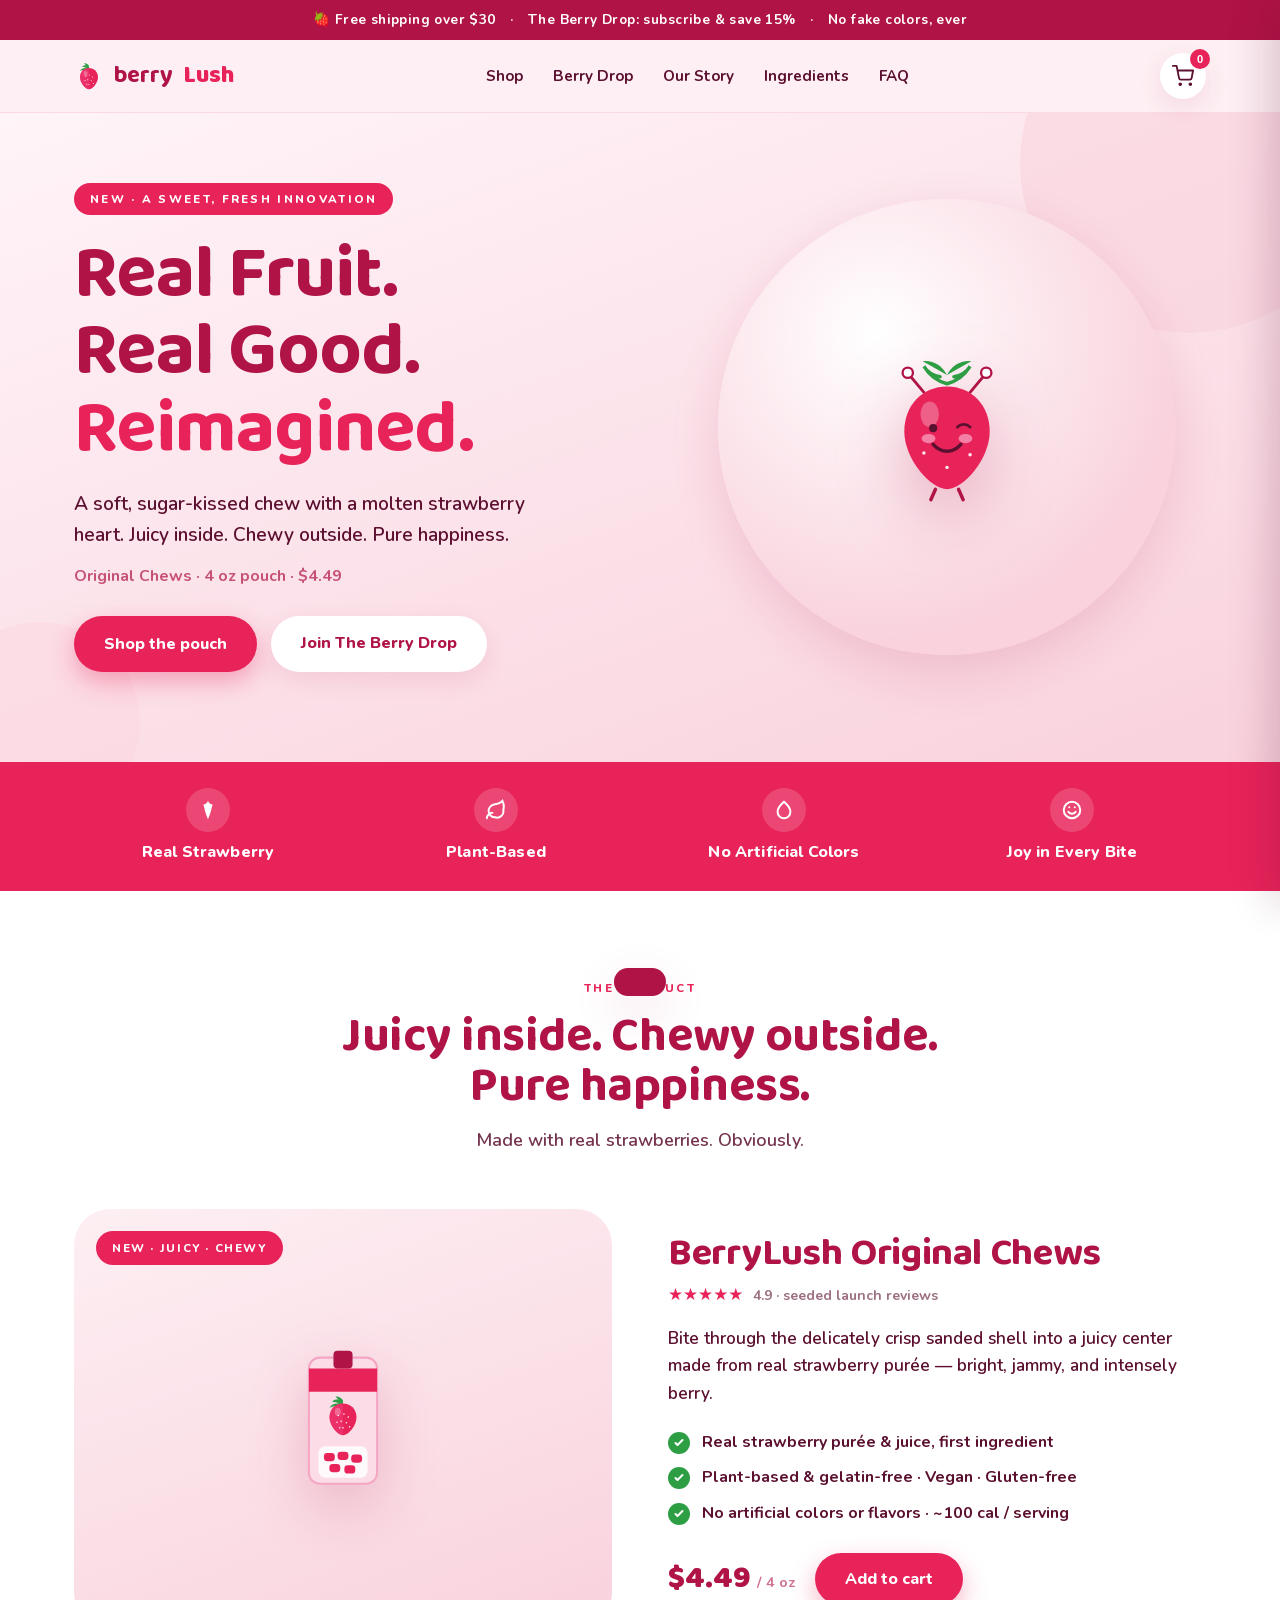
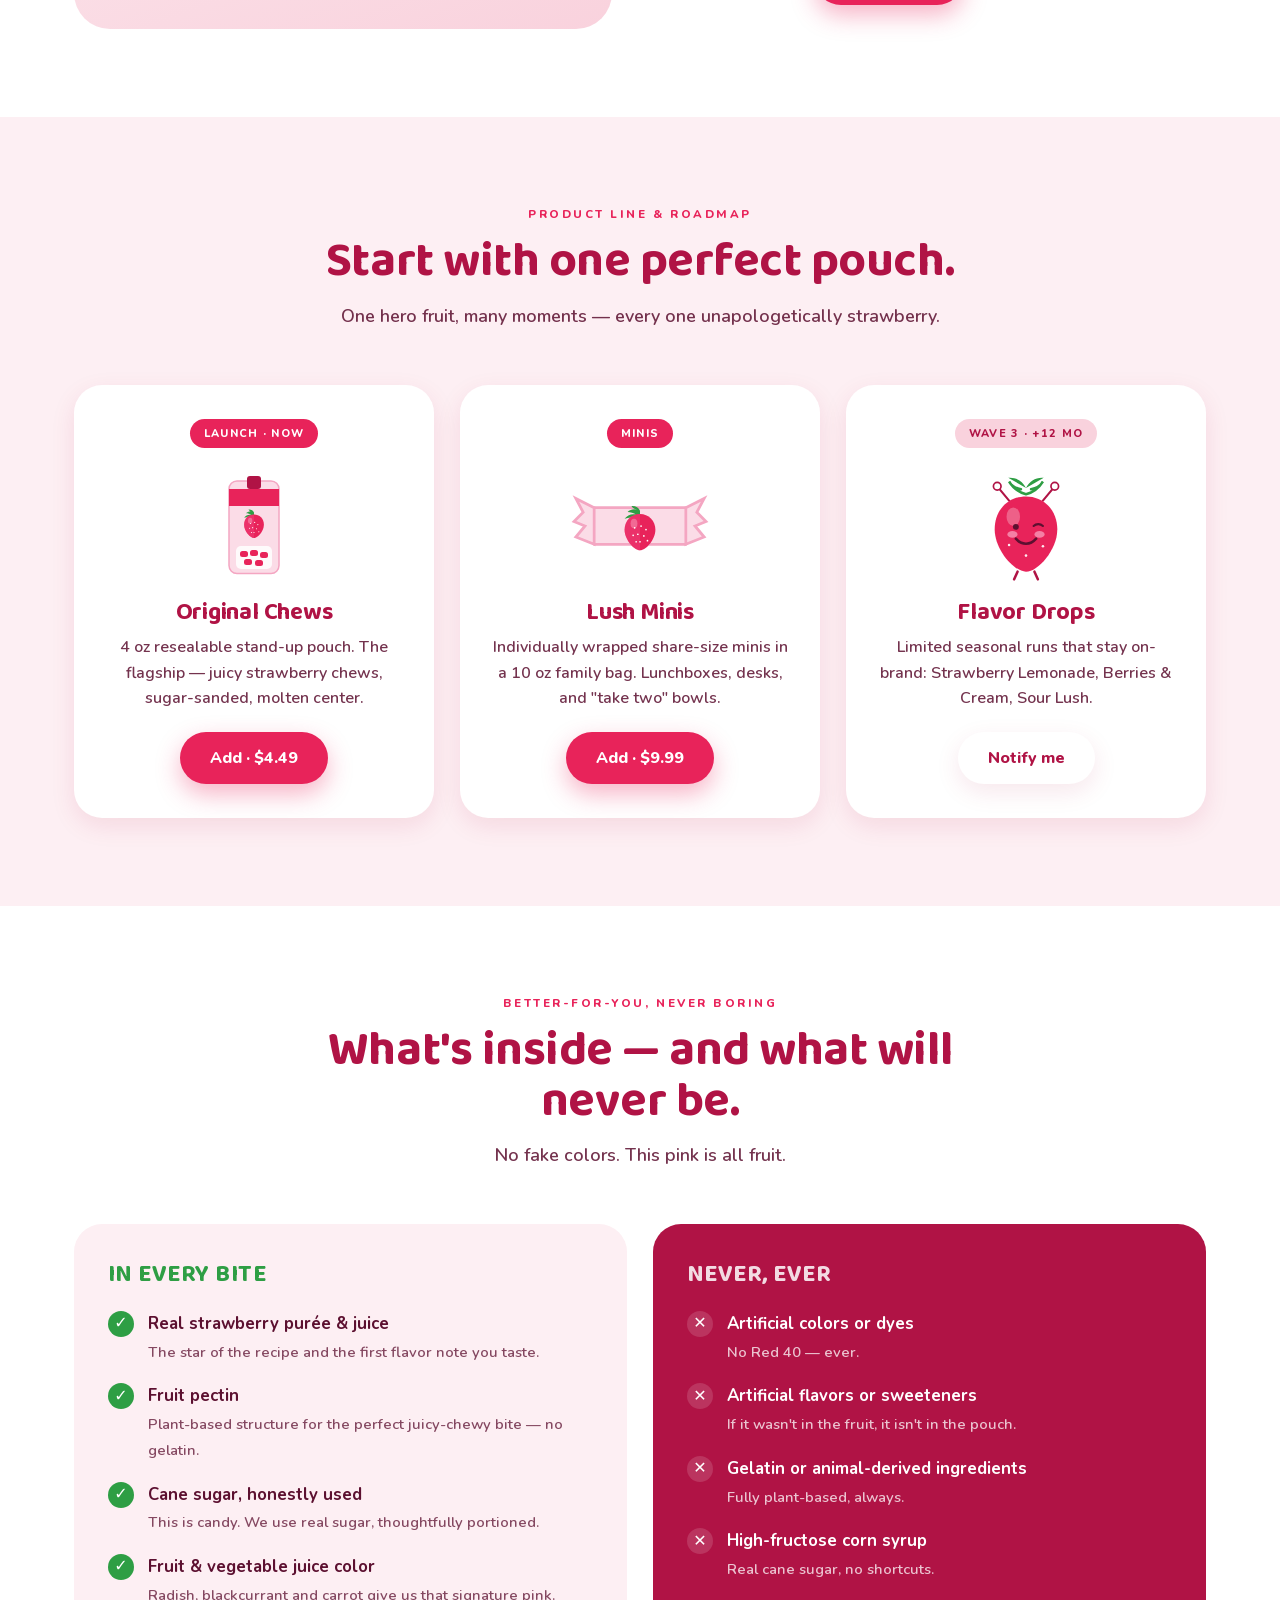
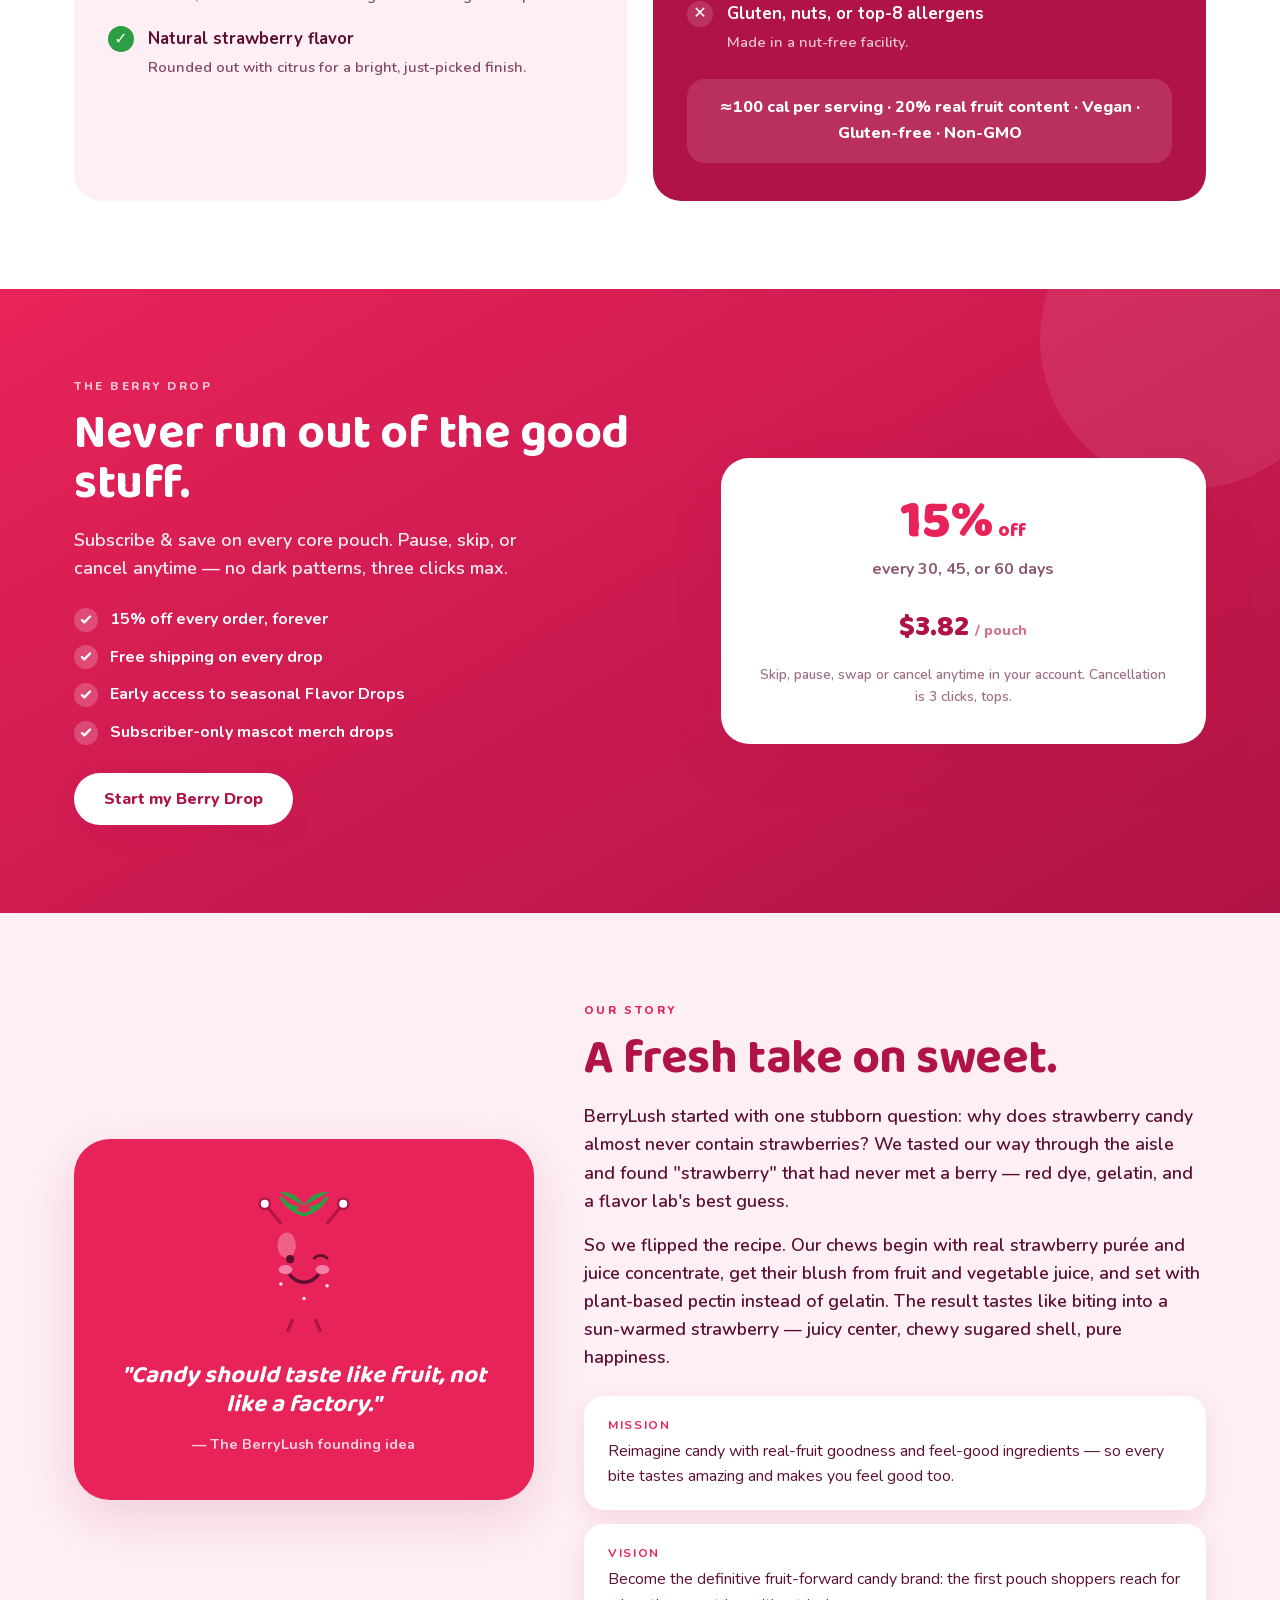
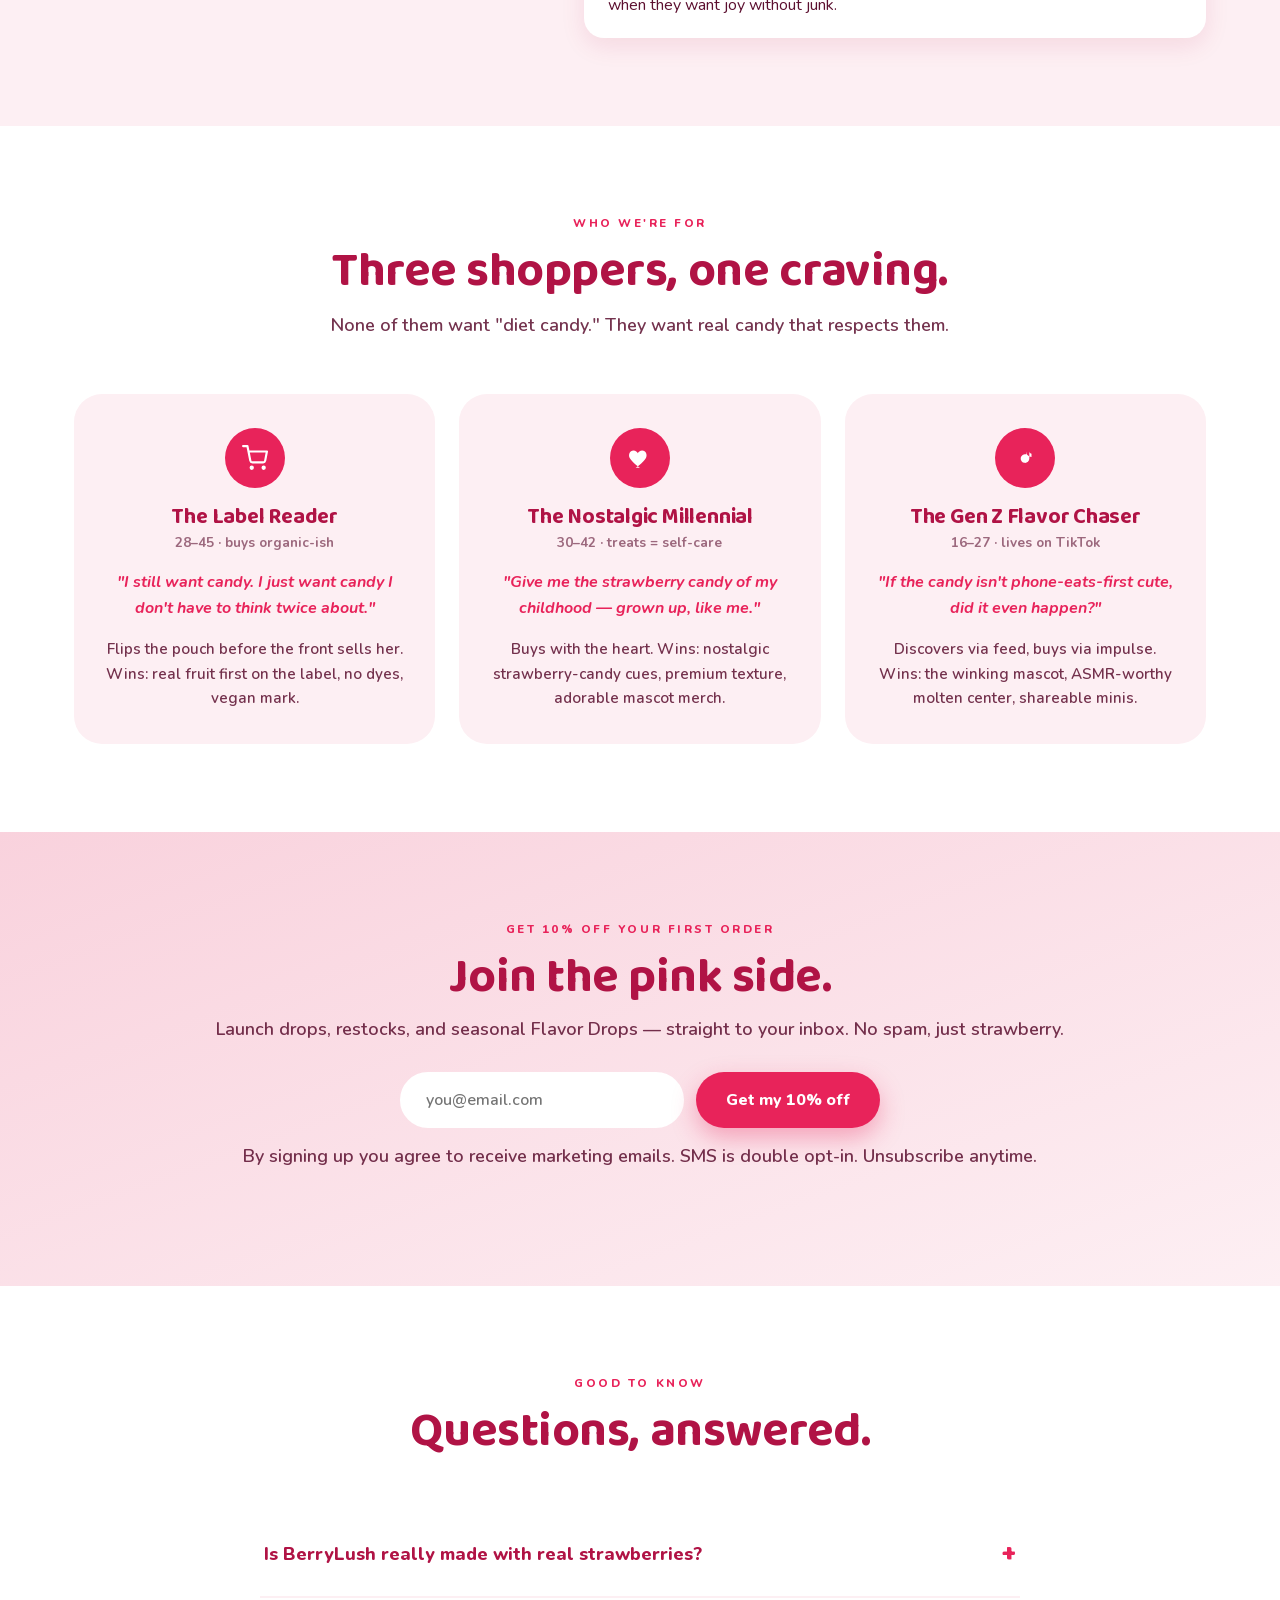
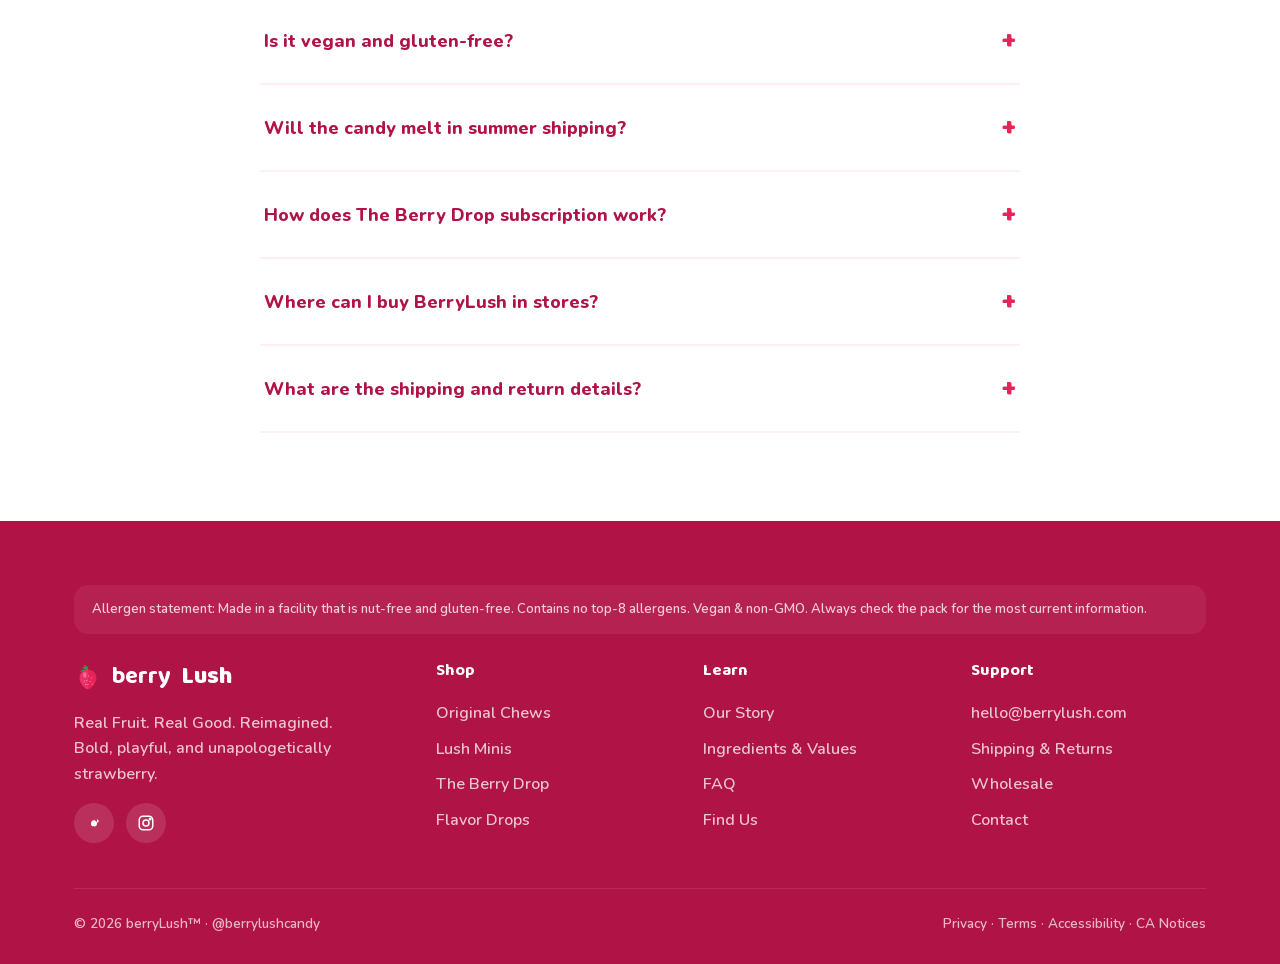
==== commit cfc0affe: "Harden the site: strict CSP, self-hosted fonts, security headers The site had no Content-Security-Po" ====
--- a/live/berrylush/index.html
+++ b/live/berrylush/index.html
@@ -9,279 +9,8 @@
 <meta property="og:description" content="A soft, sugar-kissed chew with a molten strawberry heart. Real fruit, plant-based, no artificial colors.">
 <meta name="robots" content="noindex, nofollow">
 <!-- Demo/prototype by Edward Georgevic — fictional brand, part of a portfolio case study. -->
-<link rel="preconnect" href="https://fonts.googleapis.com">
-<link rel="preconnect" href="https://fonts.gstatic.com" crossorigin>
-<link href="https://fonts.googleapis.com/css2?family=Baloo+2:wght@600;700;800&family=Nunito:ital,wght@0,400;0,600;0,700;0,800;1,700&display=swap" rel="stylesheet">
-<style>
-  :root{
-    --lush:#E8235A;      /* Lush Berry */
-    --deep:#B01345;      /* Deep Berry */
-    --blush:#FDEFF3;     /* Blush bg */
-    --petal:#F9D2DD;     /* Petal */
-    --leaf:#2E9E44;      /* Leaf Green */
-    --ink:#5C1030;       /* Berry Ink */
-    --white:#ffffff;
-    --shadow:0 18px 50px rgba(176,19,69,.14);
-    --shadow-sm:0 8px 24px rgba(176,19,69,.10);
-    --r:28px;
-    --display:'Baloo 2', system-ui, sans-serif;
-    --body:'Nunito', system-ui, sans-serif;
-  }
-  *{box-sizing:border-box;margin:0;padding:0}
-  html{scroll-behavior:smooth}
-  body{
-    font-family:var(--body);
-    color:var(--ink);
-    background:var(--blush);
-    line-height:1.6;
-    -webkit-font-smoothing:antialiased;
-    overflow-x:hidden;
-  }
-  h1,h2,h3,.display{font-family:var(--display);line-height:1.05;letter-spacing:-.01em}
-  a{color:inherit;text-decoration:none}
-  img{max-width:100%}
-  .wrap{max-width:1180px;margin:0 auto;padding:0 24px}
-  .eyebrow{
-    font-weight:800;letter-spacing:.22em;text-transform:uppercase;
-    font-size:.72rem;color:var(--lush);margin-bottom:14px;
-  }
-  .btn{
-    display:inline-flex;align-items:center;gap:10px;
-    font-family:var(--body);font-weight:800;font-size:1rem;
-    padding:15px 30px;border-radius:999px;border:none;cursor:pointer;
-    background:var(--lush);color:#fff;transition:transform .18s cubic-bezier(.34,1.56,.64,1),box-shadow .18s;
-    box-shadow:0 10px 24px rgba(232,35,90,.34);
-  }
-  .btn:hover{transform:translateY(-3px) scale(1.03);box-shadow:0 16px 30px rgba(232,35,90,.42)}
-  .btn:active{transform:scale(.97)}
-  .btn.ghost{background:#fff;color:var(--deep);box-shadow:var(--shadow-sm)}
-  .btn.dark{background:var(--deep);box-shadow:0 10px 24px rgba(176,19,69,.34)}
-
-  /* announcement */
-  .announce{
-    background:var(--deep);color:#fff;text-align:center;
-    font-weight:700;font-size:.85rem;letter-spacing:.03em;padding:9px 16px;
-  }
-  .announce span{opacity:.85;margin:0 10px}
-
-  /* header */
-  header{position:sticky;top:0;z-index:50;background:rgba(253,239,243,.86);backdrop-filter:blur(12px);border-bottom:1px solid rgba(232,35,90,.10)}
-  .nav{display:flex;align-items:center;justify-content:space-between;height:72px}
-  .logo{display:flex;align-items:center;gap:10px;font-family:var(--display);font-weight:800;font-size:1.5rem;color:var(--deep)}
-  .logo b{color:var(--lush);font-weight:800}
-  .logo .berry{font-weight:700;font-style:normal}
-  nav ul{display:flex;gap:30px;list-style:none;font-weight:700;font-size:.95rem}
-  nav ul a{transition:color .15s}
-  nav ul a:hover{color:var(--lush)}
-  .nav-right{display:flex;align-items:center;gap:14px}
-  .cart-btn{position:relative;background:#fff;border:none;width:46px;height:46px;border-radius:50%;cursor:pointer;box-shadow:var(--shadow-sm);display:grid;place-items:center;transition:transform .18s}
-  .cart-btn:hover{transform:scale(1.08)}
-  .cart-count{position:absolute;top:-4px;right:-4px;background:var(--lush);color:#fff;font-size:.7rem;font-weight:800;min-width:20px;height:20px;border-radius:999px;display:grid;place-items:center;padding:0 5px}
-  .menu-toggle{display:none;background:none;border:none;cursor:pointer}
-
-  /* blobs */
-  .blob{position:absolute;border-radius:50%;background:var(--petal);opacity:.55;z-index:0;pointer-events:none}
-
-  /* hero */
-  .hero{position:relative;overflow:hidden;background:linear-gradient(160deg,#FFF4F8 0%,var(--petal) 100%);padding:70px 0 90px}
-  .hero .wrap{position:relative;z-index:2;display:grid;grid-template-columns:1.05fr .95fr;gap:40px;align-items:center}
-  .hero .badge{display:inline-block;background:var(--lush);color:#fff;font-weight:800;font-size:.72rem;letter-spacing:.2em;padding:7px 16px;border-radius:999px;margin-bottom:22px}
-  .hero h1{font-size:clamp(2.6rem,6vw,4.6rem);color:var(--deep);margin-bottom:20px}
-  .hero h1 em{color:var(--lush);font-style:normal}
-  .hero p.lead{font-size:1.2rem;max-width:460px;margin-bottom:14px;font-weight:600}
-  .hero .price-note{font-weight:700;color:var(--deep);opacity:.7;margin-bottom:26px}
-  .hero-cta{display:flex;gap:14px;flex-wrap:wrap}
-  .hero-art{position:relative;display:grid;place-items:center}
-  .hero-art .disc{position:absolute;width:88%;aspect-ratio:1;background:radial-gradient(circle at 35% 30%,#fff 0%,var(--petal) 70%);border-radius:50%;box-shadow:var(--shadow)}
-  .hero-art svg{position:relative;z-index:2;width:min(360px,80%);filter:drop-shadow(0 24px 34px rgba(176,19,69,.28));animation:float 5s ease-in-out infinite}
-  @keyframes float{0%,100%{transform:translateY(0) rotate(-2deg)}50%{transform:translateY(-16px) rotate(2deg)}}
-
-  /* claims strip */
-  .claims{background:var(--lush);color:#fff;padding:26px 0}
-  .claims .wrap{display:flex;justify-content:space-between;gap:20px;flex-wrap:wrap;text-align:center}
-  .claim{flex:1;min-width:160px;display:flex;flex-direction:column;align-items:center;gap:8px}
-  .claim .ico{width:44px;height:44px;background:rgba(255,255,255,.16);border-radius:50%;display:grid;place-items:center}
-  .claim b{font-weight:800;font-size:1rem;letter-spacing:.01em}
-
-  /* section basics */
-  section.pad{padding:88px 0}
-  .section-head{text-align:center;max-width:640px;margin:0 auto 54px}
-  .section-head h2{font-size:clamp(2rem,4.4vw,3rem);color:var(--deep);margin-bottom:14px}
-  .section-head p{font-size:1.12rem;font-weight:600;opacity:.85}
-
-  /* featured product */
-  .featured{background:#fff}
-  .feat-grid{display:grid;grid-template-columns:1fr 1fr;gap:56px;align-items:center}
-  .feat-visual{background:linear-gradient(160deg,var(--blush),var(--petal));border-radius:36px;padding:50px;display:grid;place-items:center;position:relative;overflow:hidden;min-height:420px}
-  .feat-visual svg{width:min(300px,80%);filter:drop-shadow(0 20px 28px rgba(176,19,69,.2));animation:float 6s ease-in-out infinite}
-  .feat-tag{position:absolute;top:22px;left:22px;background:var(--lush);color:#fff;font-weight:800;letter-spacing:.14em;font-size:.72rem;padding:8px 16px;border-radius:999px}
-  .feat-info h3{font-size:clamp(1.8rem,3.5vw,2.4rem);color:var(--deep);margin-bottom:8px}
-  .stars{color:var(--lush);font-size:1.05rem;margin-bottom:16px}
-  .stars small{color:var(--ink);opacity:.6;font-weight:700;margin-left:6px}
-  .feat-info .desc{font-size:1.08rem;margin-bottom:22px;font-weight:600}
-  .feat-perks{list-style:none;margin-bottom:26px;display:grid;gap:10px}
-  .feat-perks li{display:flex;align-items:center;gap:12px;font-weight:700}
-  .feat-perks .dot{width:22px;height:22px;border-radius:50%;background:var(--leaf);display:grid;place-items:center;flex:none}
-  .feat-perks .dot svg{width:12px;height:12px}
-  .buy-row{display:flex;align-items:center;gap:20px;flex-wrap:wrap}
-  .buy-row .price{font-family:var(--display);font-weight:800;font-size:2rem;color:var(--deep)}
-  .buy-row .price small{font-size:.9rem;font-weight:700;opacity:.6;font-family:var(--body)}
-
-  /* product line */
-  .line{background:var(--blush)}
-  .cards{display:grid;grid-template-columns:repeat(3,1fr);gap:26px}
-  .card{background:#fff;border-radius:var(--r);padding:34px 28px;text-align:center;box-shadow:var(--shadow-sm);transition:transform .2s cubic-bezier(.34,1.56,.64,1),box-shadow .2s;position:relative}
-  .card:hover{transform:translateY(-8px);box-shadow:var(--shadow)}
-  .card .pill{display:inline-block;font-weight:800;letter-spacing:.12em;font-size:.68rem;padding:6px 14px;border-radius:999px;margin-bottom:18px}
-  .pill.now{background:var(--lush);color:#fff}
-  .pill.soon{background:var(--petal);color:var(--deep)}
-  .card .art{height:120px;display:grid;place-items:center;margin-bottom:14px}
-  .card .art svg{height:110px}
-  .card h3{font-size:1.5rem;color:var(--deep);margin-bottom:10px}
-  .card p{font-weight:600;opacity:.85}
-
-  /* ingredients */
-  .ingredients{background:#fff}
-  .ing-grid{display:grid;grid-template-columns:1fr 1fr;gap:26px}
-  .ing-col{border-radius:var(--r);padding:38px 34px}
-  .ing-yes{background:var(--blush)}
-  .ing-no{background:var(--deep);color:#fff}
-  .ing-col h3{font-size:1.5rem;margin-bottom:24px;letter-spacing:.02em}
-  .ing-yes h3{color:var(--leaf)}
-  .ing-no h3{color:#fff;opacity:.85}
-  .ing-item{display:flex;gap:14px;margin-bottom:18px}
-  .ing-item .mk{width:26px;height:26px;border-radius:50%;flex:none;display:grid;place-items:center;font-weight:800}
-  .ing-yes .mk{background:var(--leaf);color:#fff}
-  .ing-no .mk{background:rgba(255,255,255,.14);color:#fff}
-  .ing-item b{display:block;font-size:1.05rem;margin-bottom:2px}
-  .ing-yes .ing-item small,.ing-no .ing-item small{font-size:.92rem;opacity:.75;font-weight:600}
-  .spec{margin-top:24px;text-align:center;font-weight:800;color:var(--deep);background:var(--petal);border-radius:18px;padding:16px}
-
-  /* berry drop */
-  .drop{background:linear-gradient(150deg,var(--lush),var(--deep));color:#fff;position:relative;overflow:hidden}
-  .drop .wrap{position:relative;z-index:2;display:grid;grid-template-columns:1fr .8fr;gap:40px;align-items:center}
-  .drop .eyebrow{color:#fff;opacity:.75}
-  .drop h2{font-size:clamp(2rem,4.4vw,3rem);margin-bottom:16px}
-  .drop p{font-size:1.12rem;font-weight:600;opacity:.92;margin-bottom:24px;max-width:460px}
-  .drop-perks{list-style:none;display:grid;gap:12px;margin-bottom:28px}
-  .drop-perks li{display:flex;gap:12px;align-items:center;font-weight:700}
-  .drop-perks .mk{width:24px;height:24px;border-radius:50%;background:rgba(255,255,255,.2);display:grid;place-items:center;flex:none}
-  .drop-card{background:#fff;color:var(--ink);border-radius:var(--r);padding:36px;text-align:center;box-shadow:var(--shadow)}
-  .drop-card .save{font-family:var(--display);font-weight:800;font-size:3.4rem;color:var(--lush);line-height:1}
-  .drop-card .save span{font-size:1.2rem}
-  .drop-card .cadence{font-weight:700;opacity:.7;margin:8px 0 22px}
-  .drop-card .fineprint{font-size:.85rem;opacity:.6;margin-top:14px;font-weight:600}
-
-  /* story */
-  .story{background:var(--blush)}
-  .story .wrap{display:grid;grid-template-columns:.85fr 1.15fr;gap:50px;align-items:center}
-  .story-art{background:var(--lush);border-radius:36px;padding:44px;text-align:center;color:#fff;box-shadow:var(--shadow)}
-  .story-art svg{width:min(220px,70%);margin-bottom:20px}
-  .story-art .quote{font-family:var(--display);font-weight:700;font-size:1.5rem;line-height:1.2;font-style:italic}
-  .story-art .attr{opacity:.8;margin-top:14px;font-weight:700;font-size:.9rem}
-  .story h2{font-size:clamp(2rem,4.4vw,3rem);color:var(--deep);margin-bottom:18px}
-  .story p{font-size:1.1rem;font-weight:600;margin-bottom:16px}
-  .mv{display:grid;gap:14px;margin-top:24px}
-  .mv-item{background:#fff;border-radius:20px;padding:20px 24px;box-shadow:var(--shadow-sm)}
-  .mv-item b{color:var(--lush);letter-spacing:.14em;font-size:.75rem;display:block;margin-bottom:4px}
-
-  /* personas / social */
-  .who{background:#fff}
-  .who-cards{display:grid;grid-template-columns:repeat(3,1fr);gap:24px}
-  .who-card{background:var(--blush);border-radius:var(--r);padding:34px 28px;text-align:center}
-  .who-card .ico{width:60px;height:60px;border-radius:50%;background:var(--lush);display:grid;place-items:center;margin:0 auto 18px}
-  .who-card h3{font-size:1.35rem;color:var(--deep);margin-bottom:4px}
-  .who-card .age{font-weight:700;opacity:.6;font-size:.85rem;margin-bottom:16px}
-  .who-card .say{font-style:italic;color:var(--lush);font-weight:700;margin-bottom:16px}
-  .who-card p{font-weight:600;opacity:.85;font-size:.95rem}
-
-  /* signup */
-  .signup{background:linear-gradient(160deg,var(--petal),var(--blush));text-align:center}
-  .signup h2{font-size:clamp(2rem,4.4vw,3rem);color:var(--deep);margin-bottom:12px}
-  .signup p{font-size:1.12rem;font-weight:600;margin-bottom:28px;opacity:.85}
-  .signup-form{display:flex;gap:12px;max-width:480px;margin:0 auto;flex-wrap:wrap;justify-content:center}
-  .signup-form input{flex:1;min-width:220px;border:2px solid #fff;background:#fff;border-radius:999px;padding:15px 24px;font-family:var(--body);font-size:1rem;font-weight:600;color:var(--ink);outline:none;transition:border-color .15s}
-  .signup-form input:focus{border-color:var(--lush)}
-  .signup-note{font-size:.82rem;opacity:.6;margin-top:14px;font-weight:600}
-  .signup-ok{color:var(--leaf);font-weight:800;margin-top:16px;display:none}
-
-  /* faq */
-  .faq{background:#fff}
-  .faq-list{max-width:760px;margin:0 auto}
-  .faq-item{border-bottom:2px solid var(--blush)}
-  .faq-q{width:100%;background:none;border:none;cursor:pointer;text-align:left;padding:22px 4px;font-family:var(--body);font-weight:800;font-size:1.12rem;color:var(--deep);display:flex;justify-content:space-between;align-items:center;gap:16px}
-  .faq-q .plus{font-family:var(--display);color:var(--lush);font-size:1.6rem;transition:transform .25s;flex:none}
-  .faq-item.open .plus{transform:rotate(45deg)}
-  .faq-a{max-height:0;overflow:hidden;transition:max-height .3s ease;font-weight:600}
-  .faq-a p{padding:0 4px 22px}
-
-  /* footer */
-  footer{background:var(--deep);color:#fff;padding:64px 0 30px}
-  .foot-grid{display:grid;grid-template-columns:1.4fr 1fr 1fr 1fr;gap:32px;margin-bottom:44px}
-  .foot-brand .logo{color:#fff;margin-bottom:14px}
-  .foot-brand p{opacity:.75;font-weight:600;max-width:260px}
-  .foot-col h4{font-family:var(--display);font-size:1.05rem;margin-bottom:16px}
-  .foot-col a{display:block;opacity:.75;font-weight:600;margin-bottom:10px;transition:opacity .15s}
-  .foot-col a:hover{opacity:1}
-  .socials{display:flex;gap:12px;margin-top:16px}
-  .socials a{width:40px;height:40px;border-radius:50%;background:rgba(255,255,255,.12);display:grid;place-items:center;transition:background .15s}
-  .socials a:hover{background:var(--lush)}
-  .foot-bottom{border-top:1px solid rgba(255,255,255,.15);padding-top:24px;display:flex;justify-content:space-between;flex-wrap:wrap;gap:12px;font-size:.85rem;opacity:.7;font-weight:600}
-  .allergen{background:rgba(255,255,255,.08);border-radius:14px;padding:14px 18px;font-size:.82rem;opacity:.8;font-weight:600;margin-bottom:24px}
-
-  /* cart drawer */
-  .overlay{position:fixed;inset:0;background:rgba(92,16,48,.4);opacity:0;visibility:hidden;transition:.25s;z-index:99}
-  .overlay.on{opacity:1;visibility:visible}
-  .drawer{position:fixed;top:0;right:0;height:100%;width:min(400px,90vw);background:#fff;z-index:100;transform:translateX(100%);transition:transform .3s cubic-bezier(.4,0,.2,1);display:flex;flex-direction:column;box-shadow:-10px 0 40px rgba(92,16,48,.2)}
-  .drawer.on{transform:translateX(0)}
-  .drawer-head{padding:24px;display:flex;justify-content:space-between;align-items:center;border-bottom:1px solid var(--blush)}
-  .drawer-head h3{font-size:1.4rem;color:var(--deep)}
-  .drawer-close{background:var(--blush);border:none;width:38px;height:38px;border-radius:50%;cursor:pointer;font-size:1.2rem;color:var(--deep)}
-  .ship-bar{padding:16px 24px;background:var(--blush)}
-  .ship-bar p{font-size:.85rem;font-weight:700;margin-bottom:8px}
-  .ship-track{height:8px;background:var(--petal);border-radius:999px;overflow:hidden}
-  .ship-fill{height:100%;background:var(--leaf);width:0;transition:width .4s;border-radius:999px}
-  .drawer-body{flex:1;overflow-y:auto;padding:16px 24px}
-  .line-item{display:flex;gap:14px;align-items:center;padding:14px 0;border-bottom:1px solid var(--blush)}
-  .line-item .li-art{width:56px;height:56px;background:var(--blush);border-radius:14px;display:grid;place-items:center;flex:none}
-  .line-item .li-art svg{width:38px}
-  .line-item .li-info{flex:1}
-  .line-item .li-info b{display:block;color:var(--deep)}
-  .line-item .li-info small{opacity:.6;font-weight:700}
-  .qty{display:flex;align-items:center;gap:8px;margin-top:6px}
-  .qty button{width:24px;height:24px;border-radius:50%;border:none;background:var(--petal);color:var(--deep);font-weight:800;cursor:pointer}
-  .li-remove{background:none;border:none;color:var(--lush);cursor:pointer;font-weight:800;font-size:.8rem}
-  .cart-empty{text-align:center;padding:50px 20px;color:var(--ink)}
-  .cart-empty svg{width:120px;margin-bottom:16px}
-  .cart-empty p{font-weight:700;opacity:.7}
-  .drawer-foot{padding:24px;border-top:1px solid var(--blush)}
-  .drawer-foot .total{display:flex;justify-content:space-between;font-weight:800;font-size:1.2rem;color:var(--deep);margin-bottom:16px}
-  .drawer-foot .btn{width:100%;justify-content:center}
-
-  .toast{position:fixed;bottom:24px;left:50%;transform:translateX(-50%) translateY(120px);background:var(--deep);color:#fff;padding:14px 26px;border-radius:999px;font-weight:800;z-index:120;transition:transform .3s cubic-bezier(.34,1.56,.64,1);box-shadow:var(--shadow)}
-  .toast.on{transform:translateX(-50%) translateY(0)}
-
-  .bounce{animation:bounce .5s cubic-bezier(.34,1.56,.64,1)}
-  @keyframes bounce{0%{transform:scale(1)}40%{transform:scale(1.25)}100%{transform:scale(1)}}
-
-  /* reveal */
-  .reveal{opacity:0;transform:translateY(30px);transition:opacity .6s,transform .6s}
-  .reveal.in{opacity:1;transform:none}
-
-  @media (max-width:900px){
-    .hero .wrap,.feat-grid,.ing-grid,.drop .wrap,.story .wrap{grid-template-columns:1fr}
-    .cards,.who-cards{grid-template-columns:1fr}
-    .foot-grid{grid-template-columns:1fr 1fr}
-    nav ul{display:none}
-    .menu-toggle{display:grid;place-items:center}
-    .hero-art{order:-1}
-    .drop-card{max-width:400px;margin:0 auto}
-  }
-  @media (prefers-reduced-motion:reduce){
-    *{animation:none!important;transition:none!important;scroll-behavior:auto!important}
-    .reveal{opacity:1;transform:none}
-  }
-</style>
+<link rel="stylesheet" href="/assets/fonts/fonts-berrylush.css">
+<link rel="stylesheet" href="styles.css">
 </head>
 <body>
 
@@ -341,7 +70,7 @@
       <li><a href="#faq">FAQ</a></li>
     </ul></nav>
     <div class="nav-right">
-      <button class="cart-btn" onclick="openCart()" aria-label="Open cart">
+      <button class="cart-btn" data-action="open-cart" aria-label="Open cart">
         <svg width="22" height="22" viewBox="0 0 24 24" fill="none" stroke="#5C1030" stroke-width="2" stroke-linecap="round" stroke-linejoin="round"><circle cx="9" cy="21" r="1"/><circle cx="20" cy="21" r="1"/><path d="M1 1h4l2.68 13.39a2 2 0 0 0 2 1.61h9.72a2 2 0 0 0 2-1.61L23 6H6"/></svg>
         <span class="cart-count" id="cartCount">0</span>
       </button>
@@ -360,7 +89,7 @@
       <p class="lead">A soft, sugar-kissed chew with a molten strawberry heart. Juicy inside. Chewy outside. Pure happiness.</p>
       <p class="price-note">Original Chews · 4 oz pouch · $4.49</p>
       <div class="hero-cta">
-        <button class="btn" onclick="addToCart('Original Chews','4 oz pouch',4.49,'pouch')">Shop the pouch</button>
+        <button class="btn" data-action="add" data-name="Original Chews" data-variant="4 oz pouch" data-price="4.49" data-art="pouch">Shop the pouch</button>
         <a href="#berrydrop" class="btn ghost">Join The Berry Drop</a>
       </div>
     </div>
@@ -405,7 +134,7 @@
         </ul>
         <div class="buy-row">
           <div class="price">$4.49 <small>/ 4 oz</small></div>
-          <button class="btn" onclick="addToCart('Original Chews','4 oz pouch',4.49,'pouch')">Add to cart</button>
+          <button class="btn" data-action="add" data-name="Original Chews" data-variant="4 oz pouch" data-price="4.49" data-art="pouch">Add to cart</button>
         </div>
       </div>
     </div>
@@ -426,21 +155,21 @@
         <div class="art"><svg><use href="#pouch"/></svg></div>
         <h3>Original Chews</h3>
         <p>4 oz resealable stand-up pouch. The flagship — juicy strawberry chews, sugar-sanded, molten center.</p>
-        <div style="margin-top:20px"><button class="btn" onclick="addToCart('Original Chews','4 oz pouch',4.49,'pouch')">Add · $4.49</button></div>
+        <div style="margin-top:20px"><button class="btn" data-action="add" data-name="Original Chews" data-variant="4 oz pouch" data-price="4.49" data-art="pouch">Add · $4.49</button></div>
       </div>
       <div class="card reveal">
         <span class="pill now">MINIS</span>
         <div class="art"><svg><use href="#minis"/></svg></div>
         <h3>Lush Minis</h3>
         <p>Individually wrapped share-size minis in a 10 oz family bag. Lunchboxes, desks, and "take two" bowls.</p>
-        <div style="margin-top:20px"><button class="btn" onclick="addToCart('Lush Minis','10 oz bag',9.99,'minis')">Add · $9.99</button></div>
+        <div style="margin-top:20px"><button class="btn" data-action="add" data-name="Lush Minis" data-variant="10 oz bag" data-price="9.99" data-art="minis">Add · $9.99</button></div>
       </div>
       <div class="card reveal">
         <span class="pill soon">WAVE 3 · +12 MO</span>
         <div class="art"><svg><use href="#mascot"/></svg></div>
         <h3>Flavor Drops</h3>
         <p>Limited seasonal runs that stay on-brand: Strawberry Lemonade, Berries &amp; Cream, Sour Lush.</p>
-        <div style="margin-top:20px"><button class="btn ghost" onclick="notifyMe()">Notify me</button></div>
+        <div style="margin-top:20px"><button class="btn ghost" data-action="notify">Notify me</button></div>
       </div>
     </div>
   </div>
@@ -490,7 +219,7 @@
         <li><span class="mk"><svg width="14" height="14" viewBox="0 0 24 24" fill="none" stroke="#fff" stroke-width="4" stroke-linecap="round" stroke-linejoin="round"><path d="M5 12l4 4 10-10"/></svg></span> Early access to seasonal Flavor Drops</li>
         <li><span class="mk"><svg width="14" height="14" viewBox="0 0 24 24" fill="none" stroke="#fff" stroke-width="4" stroke-linecap="round" stroke-linejoin="round"><path d="M5 12l4 4 10-10"/></svg></span> Subscriber-only mascot merch drops</li>
       </ul>
-      <button class="btn ghost" onclick="addToCart('Original Chews (Berry Drop)','30-day · save 15%',3.82,'pouch')">Start my Berry Drop</button>
+      <button class="btn ghost" data-action="add" data-name="Original Chews (Berry Drop)" data-variant="30-day · save 15%" data-price="3.82" data-art="pouch">Start my Berry Drop</button>
     </div>
     <div class="drop-card">
       <div class="save">15%<span> off</span></div>
@@ -563,7 +292,7 @@
       <div class="eyebrow">Get 10% off your first order</div>
       <h2>Join the pink side.</h2>
       <p>Launch drops, restocks, and seasonal Flavor Drops — straight to your inbox. No spam, just strawberry.</p>
-      <form class="signup-form" onsubmit="signup(event)">
+      <form class="signup-form" id="signupForm">
         <input type="email" placeholder="you@email.com" required aria-label="Email address">
         <button class="btn" type="submit">Get my 10% off</button>
       </form>
@@ -581,12 +310,12 @@
       <h2>Questions, answered.</h2>
     </div>
     <div class="faq-list reveal">
-      <div class="faq-item"><button class="faq-q" onclick="toggleFaq(this)">Is BerryLush really made with real strawberries?<span class="plus">+</span></button><div class="faq-a"><p>Yes — real strawberry purée and juice concentrate lead the recipe. That's about 20% real fruit content, and it's the first flavor you taste. Fruit you can actually taste, not just read on the front.</p></div></div>
-      <div class="faq-item"><button class="faq-q" onclick="toggleFaq(this)">Is it vegan and gluten-free?<span class="plus">+</span></button><div class="faq-a"><p>Both. We set our chews with plant-based fruit pectin instead of gelatin, and they're gluten-free and made in a nut-free facility. Vegan, gluten-free, and non-GMO.</p></div></div>
-      <div class="faq-item"><button class="faq-q" onclick="toggleFaq(this)">Will the candy melt in summer shipping?<span class="plus">+</span></button><div class="faq-a"><p>We ship with heat-safe packaging and warm-weather routing. If your order ever arrives less than lush, reach out — we'll make it right.</p></div></div>
-      <div class="faq-item"><button class="faq-q" onclick="toggleFaq(this)">How does The Berry Drop subscription work?<span class="plus">+</span></button><div class="faq-a"><p>Pick your cadence (30, 45, or 60 days) and save 15% on every order plus free shipping. You can skip, pause, swap SKUs, or cancel anytime from your account — cancellation is three clicks, tops. No dark patterns.</p></div></div>
-      <div class="faq-item"><button class="faq-q" onclick="toggleFaq(this)">Where can I buy BerryLush in stores?<span class="plus">+</span></button><div class="faq-a"><p>We're rolling into specialty and natural grocers now, growing toward 1,200 doors. Order online here anytime, and use our store locator (coming soon) to find a pouch near you.</p></div></div>
-      <div class="faq-item"><button class="faq-q" onclick="toggleFaq(this)">What are the shipping and return details?<span class="plus">+</span></button><div class="faq-a"><p>Flat-rate shipping with free shipping over $30, US only at launch. Something not right? Contact us and we'll sort it out fast.</p></div></div>
+      <div class="faq-item"><button class="faq-q" data-action="faq">Is BerryLush really made with real strawberries?<span class="plus">+</span></button><div class="faq-a"><p>Yes — real strawberry purée and juice concentrate lead the recipe. That's about 20% real fruit content, and it's the first flavor you taste. Fruit you can actually taste, not just read on the front.</p></div></div>
+      <div class="faq-item"><button class="faq-q" data-action="faq">Is it vegan and gluten-free?<span class="plus">+</span></button><div class="faq-a"><p>Both. We set our chews with plant-based fruit pectin instead of gelatin, and they're gluten-free and made in a nut-free facility. Vegan, gluten-free, and non-GMO.</p></div></div>
+      <div class="faq-item"><button class="faq-q" data-action="faq">Will the candy melt in summer shipping?<span class="plus">+</span></button><div class="faq-a"><p>We ship with heat-safe packaging and warm-weather routing. If your order ever arrives less than lush, reach out — we'll make it right.</p></div></div>
+      <div class="faq-item"><button class="faq-q" data-action="faq">How does The Berry Drop subscription work?<span class="plus">+</span></button><div class="faq-a"><p>Pick your cadence (30, 45, or 60 days) and save 15% on every order plus free shipping. You can skip, pause, swap SKUs, or cancel anytime from your account — cancellation is three clicks, tops. No dark patterns.</p></div></div>
+      <div class="faq-item"><button class="faq-q" data-action="faq">Where can I buy BerryLush in stores?<span class="plus">+</span></button><div class="faq-a"><p>We're rolling into specialty and natural grocers now, growing toward 1,200 doors. Order online here anytime, and use our store locator (coming soon) to find a pouch near you.</p></div></div>
+      <div class="faq-item"><button class="faq-q" data-action="faq">What are the shipping and return details?<span class="plus">+</span></button><div class="faq-a"><p>Flat-rate shipping with free shipping over $30, US only at launch. Something not right? Contact us and we'll sort it out fast.</p></div></div>
     </div>
   </div>
 </section>
@@ -634,11 +363,11 @@
 </footer>
 
 <!-- CART -->
-<div class="overlay" id="overlay" onclick="closeCart()"></div>
+<div class="overlay" id="overlay" data-action="close-cart"></div>
 <aside class="drawer" id="drawer" aria-label="Shopping cart">
   <div class="drawer-head">
     <h3>Your pouch</h3>
-    <button class="drawer-close" onclick="closeCart()" aria-label="Close cart">✕</button>
+    <button class="drawer-close" data-action="close-cart" aria-label="Close cart">✕</button>
   </div>
   <div class="ship-bar">
     <p id="shipMsg">Add $30 for free shipping!</p>
@@ -647,100 +376,12 @@
   <div class="drawer-body" id="cartBody"></div>
   <div class="drawer-foot">
     <div class="total"><span>Total</span><span id="cartTotal">$0.00</span></div>
-    <button class="btn dark" onclick="checkout()">Checkout</button>
+    <button class="btn dark" data-action="checkout">Checkout</button>
   </div>
 </aside>
 
 <div class="toast" id="toast"></div>
 
-<script>
-  const cart=[];
-  const FREE_SHIP=30;
-  const artFor={pouch:'pouch',minis:'minis'};
-
-  function money(n){return '$'+n.toFixed(2)}
-
-  function addToCart(name,variant,price,art){
-    const existing=cart.find(i=>i.name===name&&i.variant===variant);
-    if(existing){existing.qty++}
-    else{cart.push({name,variant,price,art,qty:1})}
-    renderCart();
-    const c=document.getElementById('cartCount');
-    c.classList.remove('bounce');void c.offsetWidth;c.classList.add('bounce');
-    showToast('Added to your pouch 🍓');
-  }
-
-  function renderCart(){
-    const count=cart.reduce((s,i)=>s+i.qty,0);
-    document.getElementById('cartCount').textContent=count;
-    const total=cart.reduce((s,i)=>s+i.price*i.qty,0);
-    document.getElementById('cartTotal').textContent=money(total);
-    const body=document.getElementById('cartBody');
-    if(!cart.length){
-      body.innerHTML='<div class="cart-empty"><svg viewBox="0 0 220 260"><use href="#mascot"/></svg><p>Your pouch is empty.<br>Let\'s fix that.</p></div>';
-    }else{
-      body.innerHTML=cart.map((i,idx)=>`
-        <div class="line-item">
-          <div class="li-art"><svg viewBox="0 0 160 220"><use href="#${i.art}"/></svg></div>
-          <div class="li-info">
-            <b>${i.name}</b><small>${i.variant} · ${money(i.price)}</small>
-            <div class="qty">
-              <button onclick="chQty(${idx},-1)" aria-label="Decrease">−</button>
-              <span>${i.qty}</span>
-              <button onclick="chQty(${idx},1)" aria-label="Increase">+</button>
-            </div>
-          </div>
-          <button class="li-remove" onclick="removeItem(${idx})">Remove</button>
-        </div>`).join('');
-    }
-    // ship bar
-    const remain=FREE_SHIP-total;
-    const fill=document.getElementById('shipFill');
-    const msg=document.getElementById('shipMsg');
-    fill.style.width=Math.min(100,(total/FREE_SHIP)*100)+'%';
-    msg.textContent=remain>0?`Add ${money(remain)} for free shipping!`:'🎉 You unlocked free shipping!';
-  }
-
-  function chQty(i,d){cart[i].qty+=d;if(cart[i].qty<=0)cart.splice(i,1);renderCart()}
-  function removeItem(i){cart.splice(i,1);renderCart()}
-
-  function openCart(){document.getElementById('drawer').classList.add('on');document.getElementById('overlay').classList.add('on')}
-  function closeCart(){document.getElementById('drawer').classList.remove('on');document.getElementById('overlay').classList.remove('on')}
-
-  function checkout(){
-    if(!cart.length){showToast('Add something juicy first 🍓');return}
-    showToast('Demo checkout — Apple Pay, Shop Pay & more at launch');
-  }
-  function notifyMe(){showToast('On the list! We\'ll ping you at drop time 🍓')}
-
-  let toastTimer;
-  function showToast(msg){
-    const t=document.getElementById('toast');
-    t.textContent=msg;t.classList.add('on');
-    clearTimeout(toastTimer);toastTimer=setTimeout(()=>t.classList.remove('on'),2600);
-  }
-
-  function toggleFaq(btn){
-    const item=btn.parentElement;
-    const a=item.querySelector('.faq-a');
-    const open=item.classList.toggle('open');
-    a.style.maxHeight=open?a.scrollHeight+'px':0;
-  }
-
-  function signup(e){
-    e.preventDefault();
-    e.target.reset();
-    document.getElementById('signupOk').style.display='block';
-    showToast('Welcome to the pink side 🍓');
-  }
-
-  // scroll reveal
-  const io=new IntersectionObserver(entries=>{
-    entries.forEach(en=>{if(en.isIntersecting){en.target.classList.add('in');io.unobserve(en.target)}});
-  },{threshold:.15});
-  document.querySelectorAll('.reveal').forEach(el=>io.observe(el));
-
-  renderCart();
-</script>
+<script src="app.js"></script>
 </body>
 </html>
--- a/assets/fonts/fonts-berrylush.css
+++ b/assets/fonts/fonts-berrylush.css
@@ -0,0 +1,131 @@
+/* Self-hosted subset of Google Fonts (latin + latin-ext).
+   Keeps visitor IP/UA off Google's servers and removes the last
+   third-party origin, so the CSP can stay pinned to 'self'. */
+@font-face {
+  font-family: 'Baloo 2';
+  font-style: normal;
+  font-weight: 600;
+  font-display: swap;
+  src: url(baloo-2-latin-ext.woff2) format('woff2');
+  unicode-range: U+0100-02BA, U+02BD-02C5, U+02C7-02CC, U+02CE-02D7, U+02DD-02FF, U+0304, U+0308, U+0329, U+1D00-1DBF, U+1E00-1E9F, U+1EF2-1EFF, U+2020, U+20A0-20AB, U+20AD-20C0, U+2113, U+2C60-2C7F, U+A720-A7FF;
+}
+@font-face {
+  font-family: 'Baloo 2';
+  font-style: normal;
+  font-weight: 600;
+  font-display: swap;
+  src: url(baloo-2-latin.woff2) format('woff2');
+  unicode-range: U+0000-00FF, U+0131, U+0152-0153, U+02BB-02BC, U+02C6, U+02DA, U+02DC, U+0304, U+0308, U+0329, U+2000-206F, U+20AC, U+2122, U+2191, U+2193, U+2212, U+2215, U+FEFF, U+FFFD;
+}
+@font-face {
+  font-family: 'Baloo 2';
+  font-style: normal;
+  font-weight: 700;
+  font-display: swap;
+  src: url(baloo-2-latin-ext.woff2) format('woff2');
+  unicode-range: U+0100-02BA, U+02BD-02C5, U+02C7-02CC, U+02CE-02D7, U+02DD-02FF, U+0304, U+0308, U+0329, U+1D00-1DBF, U+1E00-1E9F, U+1EF2-1EFF, U+2020, U+20A0-20AB, U+20AD-20C0, U+2113, U+2C60-2C7F, U+A720-A7FF;
+}
+@font-face {
+  font-family: 'Baloo 2';
+  font-style: normal;
+  font-weight: 700;
+  font-display: swap;
+  src: url(baloo-2-latin.woff2) format('woff2');
+  unicode-range: U+0000-00FF, U+0131, U+0152-0153, U+02BB-02BC, U+02C6, U+02DA, U+02DC, U+0304, U+0308, U+0329, U+2000-206F, U+20AC, U+2122, U+2191, U+2193, U+2212, U+2215, U+FEFF, U+FFFD;
+}
+@font-face {
+  font-family: 'Baloo 2';
+  font-style: normal;
+  font-weight: 800;
+  font-display: swap;
+  src: url(baloo-2-latin-ext.woff2) format('woff2');
+  unicode-range: U+0100-02BA, U+02BD-02C5, U+02C7-02CC, U+02CE-02D7, U+02DD-02FF, U+0304, U+0308, U+0329, U+1D00-1DBF, U+1E00-1E9F, U+1EF2-1EFF, U+2020, U+20A0-20AB, U+20AD-20C0, U+2113, U+2C60-2C7F, U+A720-A7FF;
+}
+@font-face {
+  font-family: 'Baloo 2';
+  font-style: normal;
+  font-weight: 800;
+  font-display: swap;
+  src: url(baloo-2-latin.woff2) format('woff2');
+  unicode-range: U+0000-00FF, U+0131, U+0152-0153, U+02BB-02BC, U+02C6, U+02DA, U+02DC, U+0304, U+0308, U+0329, U+2000-206F, U+20AC, U+2122, U+2191, U+2193, U+2212, U+2215, U+FEFF, U+FFFD;
+}
+@font-face {
+  font-family: 'Nunito';
+  font-style: italic;
+  font-weight: 700;
+  font-display: swap;
+  src: url(nunito-italic-latin-ext.woff2) format('woff2');
+  unicode-range: U+0100-02BA, U+02BD-02C5, U+02C7-02CC, U+02CE-02D7, U+02DD-02FF, U+0304, U+0308, U+0329, U+1D00-1DBF, U+1E00-1E9F, U+1EF2-1EFF, U+2020, U+20A0-20AB, U+20AD-20C0, U+2113, U+2C60-2C7F, U+A720-A7FF;
+}
+@font-face {
+  font-family: 'Nunito';
+  font-style: italic;
+  font-weight: 700;
+  font-display: swap;
+  src: url(nunito-italic-latin.woff2) format('woff2');
+  unicode-range: U+0000-00FF, U+0131, U+0152-0153, U+02BB-02BC, U+02C6, U+02DA, U+02DC, U+0304, U+0308, U+0329, U+2000-206F, U+20AC, U+2122, U+2191, U+2193, U+2212, U+2215, U+FEFF, U+FFFD;
+}
+@font-face {
+  font-family: 'Nunito';
+  font-style: normal;
+  font-weight: 400;
+  font-display: swap;
+  src: url(nunito-latin-ext.woff2) format('woff2');
+  unicode-range: U+0100-02BA, U+02BD-02C5, U+02C7-02CC, U+02CE-02D7, U+02DD-02FF, U+0304, U+0308, U+0329, U+1D00-1DBF, U+1E00-1E9F, U+1EF2-1EFF, U+2020, U+20A0-20AB, U+20AD-20C0, U+2113, U+2C60-2C7F, U+A720-A7FF;
+}
+@font-face {
+  font-family: 'Nunito';
+  font-style: normal;
+  font-weight: 400;
+  font-display: swap;
+  src: url(nunito-latin.woff2) format('woff2');
+  unicode-range: U+0000-00FF, U+0131, U+0152-0153, U+02BB-02BC, U+02C6, U+02DA, U+02DC, U+0304, U+0308, U+0329, U+2000-206F, U+20AC, U+2122, U+2191, U+2193, U+2212, U+2215, U+FEFF, U+FFFD;
+}
+@font-face {
+  font-family: 'Nunito';
+  font-style: normal;
+  font-weight: 600;
+  font-display: swap;
+  src: url(nunito-latin-ext.woff2) format('woff2');
+  unicode-range: U+0100-02BA, U+02BD-02C5, U+02C7-02CC, U+02CE-02D7, U+02DD-02FF, U+0304, U+0308, U+0329, U+1D00-1DBF, U+1E00-1E9F, U+1EF2-1EFF, U+2020, U+20A0-20AB, U+20AD-20C0, U+2113, U+2C60-2C7F, U+A720-A7FF;
+}
+@font-face {
+  font-family: 'Nunito';
+  font-style: normal;
+  font-weight: 600;
+  font-display: swap;
+  src: url(nunito-latin.woff2) format('woff2');
+  unicode-range: U+0000-00FF, U+0131, U+0152-0153, U+02BB-02BC, U+02C6, U+02DA, U+02DC, U+0304, U+0308, U+0329, U+2000-206F, U+20AC, U+2122, U+2191, U+2193, U+2212, U+2215, U+FEFF, U+FFFD;
+}
+@font-face {
+  font-family: 'Nunito';
+  font-style: normal;
+  font-weight: 700;
+  font-display: swap;
+  src: url(nunito-latin-ext.woff2) format('woff2');
+  unicode-range: U+0100-02BA, U+02BD-02C5, U+02C7-02CC, U+02CE-02D7, U+02DD-02FF, U+0304, U+0308, U+0329, U+1D00-1DBF, U+1E00-1E9F, U+1EF2-1EFF, U+2020, U+20A0-20AB, U+20AD-20C0, U+2113, U+2C60-2C7F, U+A720-A7FF;
+}
+@font-face {
+  font-family: 'Nunito';
+  font-style: normal;
+  font-weight: 700;
+  font-display: swap;
+  src: url(nunito-latin.woff2) format('woff2');
+  unicode-range: U+0000-00FF, U+0131, U+0152-0153, U+02BB-02BC, U+02C6, U+02DA, U+02DC, U+0304, U+0308, U+0329, U+2000-206F, U+20AC, U+2122, U+2191, U+2193, U+2212, U+2215, U+FEFF, U+FFFD;
+}
+@font-face {
+  font-family: 'Nunito';
+  font-style: normal;
+  font-weight: 800;
+  font-display: swap;
+  src: url(nunito-latin-ext.woff2) format('woff2');
+  unicode-range: U+0100-02BA, U+02BD-02C5, U+02C7-02CC, U+02CE-02D7, U+02DD-02FF, U+0304, U+0308, U+0329, U+1D00-1DBF, U+1E00-1E9F, U+1EF2-1EFF, U+2020, U+20A0-20AB, U+20AD-20C0, U+2113, U+2C60-2C7F, U+A720-A7FF;
+}
+@font-face {
+  font-family: 'Nunito';
+  font-style: normal;
+  font-weight: 800;
+  font-display: swap;
+  src: url(nunito-latin.woff2) format('woff2');
+  unicode-range: U+0000-00FF, U+0131, U+0152-0153, U+02BB-02BC, U+02C6, U+02DA, U+02DC, U+0304, U+0308, U+0329, U+2000-206F, U+20AC, U+2122, U+2191, U+2193, U+2212, U+2215, U+FEFF, U+FFFD;
+}
--- a/live/berrylush/styles.css
+++ b/live/berrylush/styles.css
@@ -0,0 +1,269 @@
+/* BerryLush prototype styles — external so style-src-elem needs no 'unsafe-inline'. */
+:root{
+    --lush:#E8235A;      /* Lush Berry */
+    --deep:#B01345;      /* Deep Berry */
+    --blush:#FDEFF3;     /* Blush bg */
+    --petal:#F9D2DD;     /* Petal */
+    --leaf:#2E9E44;      /* Leaf Green */
+    --ink:#5C1030;       /* Berry Ink */
+    --white:#ffffff;
+    --shadow:0 18px 50px rgba(176,19,69,.14);
+    --shadow-sm:0 8px 24px rgba(176,19,69,.10);
+    --r:28px;
+    --display:'Baloo 2', system-ui, sans-serif;
+    --body:'Nunito', system-ui, sans-serif;
+  }
+  *{box-sizing:border-box;margin:0;padding:0}
+  html{scroll-behavior:smooth}
+  body{
+    font-family:var(--body);
+    color:var(--ink);
+    background:var(--blush);
+    line-height:1.6;
+    -webkit-font-smoothing:antialiased;
+    overflow-x:hidden;
+  }
+  h1,h2,h3,.display{font-family:var(--display);line-height:1.05;letter-spacing:-.01em}
+  a{color:inherit;text-decoration:none}
+  img{max-width:100%}
+  .wrap{max-width:1180px;margin:0 auto;padding:0 24px}
+  .eyebrow{
+    font-weight:800;letter-spacing:.22em;text-transform:uppercase;
+    font-size:.72rem;color:var(--lush);margin-bottom:14px;
+  }
+  .btn{
+    display:inline-flex;align-items:center;gap:10px;
+    font-family:var(--body);font-weight:800;font-size:1rem;
+    padding:15px 30px;border-radius:999px;border:none;cursor:pointer;
+    background:var(--lush);color:#fff;transition:transform .18s cubic-bezier(.34,1.56,.64,1),box-shadow .18s;
+    box-shadow:0 10px 24px rgba(232,35,90,.34);
+  }
+  .btn:hover{transform:translateY(-3px) scale(1.03);box-shadow:0 16px 30px rgba(232,35,90,.42)}
+  .btn:active{transform:scale(.97)}
+  .btn.ghost{background:#fff;color:var(--deep);box-shadow:var(--shadow-sm)}
+  .btn.dark{background:var(--deep);box-shadow:0 10px 24px rgba(176,19,69,.34)}
+
+  /* announcement */
+  .announce{
+    background:var(--deep);color:#fff;text-align:center;
+    font-weight:700;font-size:.85rem;letter-spacing:.03em;padding:9px 16px;
+  }
+  .announce span{opacity:.85;margin:0 10px}
+
+  /* header */
+  header{position:sticky;top:0;z-index:50;background:rgba(253,239,243,.86);backdrop-filter:blur(12px);border-bottom:1px solid rgba(232,35,90,.10)}
+  .nav{display:flex;align-items:center;justify-content:space-between;height:72px}
+  .logo{display:flex;align-items:center;gap:10px;font-family:var(--display);font-weight:800;font-size:1.5rem;color:var(--deep)}
+  .logo b{color:var(--lush);font-weight:800}
+  .logo .berry{font-weight:700;font-style:normal}
+  nav ul{display:flex;gap:30px;list-style:none;font-weight:700;font-size:.95rem}
+  nav ul a{transition:color .15s}
+  nav ul a:hover{color:var(--lush)}
+  .nav-right{display:flex;align-items:center;gap:14px}
+  .cart-btn{position:relative;background:#fff;border:none;width:46px;height:46px;border-radius:50%;cursor:pointer;box-shadow:var(--shadow-sm);display:grid;place-items:center;transition:transform .18s}
+  .cart-btn:hover{transform:scale(1.08)}
+  .cart-count{position:absolute;top:-4px;right:-4px;background:var(--lush);color:#fff;font-size:.7rem;font-weight:800;min-width:20px;height:20px;border-radius:999px;display:grid;place-items:center;padding:0 5px}
+  .menu-toggle{display:none;background:none;border:none;cursor:pointer}
+
+  /* blobs */
+  .blob{position:absolute;border-radius:50%;background:var(--petal);opacity:.55;z-index:0;pointer-events:none}
+
+  /* hero */
+  .hero{position:relative;overflow:hidden;background:linear-gradient(160deg,#FFF4F8 0%,var(--petal) 100%);padding:70px 0 90px}
+  .hero .wrap{position:relative;z-index:2;display:grid;grid-template-columns:1.05fr .95fr;gap:40px;align-items:center}
+  .hero .badge{display:inline-block;background:var(--lush);color:#fff;font-weight:800;font-size:.72rem;letter-spacing:.2em;padding:7px 16px;border-radius:999px;margin-bottom:22px}
+  .hero h1{font-size:clamp(2.6rem,6vw,4.6rem);color:var(--deep);margin-bottom:20px}
+  .hero h1 em{color:var(--lush);font-style:normal}
+  .hero p.lead{font-size:1.2rem;max-width:460px;margin-bottom:14px;font-weight:600}
+  .hero .price-note{font-weight:700;color:var(--deep);opacity:.7;margin-bottom:26px}
+  .hero-cta{display:flex;gap:14px;flex-wrap:wrap}
+  .hero-art{position:relative;display:grid;place-items:center}
+  .hero-art .disc{position:absolute;width:88%;aspect-ratio:1;background:radial-gradient(circle at 35% 30%,#fff 0%,var(--petal) 70%);border-radius:50%;box-shadow:var(--shadow)}
+  .hero-art svg{position:relative;z-index:2;width:min(360px,80%);filter:drop-shadow(0 24px 34px rgba(176,19,69,.28));animation:float 5s ease-in-out infinite}
+  @keyframes float{0%,100%{transform:translateY(0) rotate(-2deg)}50%{transform:translateY(-16px) rotate(2deg)}}
+
+  /* claims strip */
+  .claims{background:var(--lush);color:#fff;padding:26px 0}
+  .claims .wrap{display:flex;justify-content:space-between;gap:20px;flex-wrap:wrap;text-align:center}
+  .claim{flex:1;min-width:160px;display:flex;flex-direction:column;align-items:center;gap:8px}
+  .claim .ico{width:44px;height:44px;background:rgba(255,255,255,.16);border-radius:50%;display:grid;place-items:center}
+  .claim b{font-weight:800;font-size:1rem;letter-spacing:.01em}
+
+  /* section basics */
+  section.pad{padding:88px 0}
+  .section-head{text-align:center;max-width:640px;margin:0 auto 54px}
+  .section-head h2{font-size:clamp(2rem,4.4vw,3rem);color:var(--deep);margin-bottom:14px}
+  .section-head p{font-size:1.12rem;font-weight:600;opacity:.85}
+
+  /* featured product */
+  .featured{background:#fff}
+  .feat-grid{display:grid;grid-template-columns:1fr 1fr;gap:56px;align-items:center}
+  .feat-visual{background:linear-gradient(160deg,var(--blush),var(--petal));border-radius:36px;padding:50px;display:grid;place-items:center;position:relative;overflow:hidden;min-height:420px}
+  .feat-visual svg{width:min(300px,80%);filter:drop-shadow(0 20px 28px rgba(176,19,69,.2));animation:float 6s ease-in-out infinite}
+  .feat-tag{position:absolute;top:22px;left:22px;background:var(--lush);color:#fff;font-weight:800;letter-spacing:.14em;font-size:.72rem;padding:8px 16px;border-radius:999px}
+  .feat-info h3{font-size:clamp(1.8rem,3.5vw,2.4rem);color:var(--deep);margin-bottom:8px}
+  .stars{color:var(--lush);font-size:1.05rem;margin-bottom:16px}
+  .stars small{color:var(--ink);opacity:.6;font-weight:700;margin-left:6px}
+  .feat-info .desc{font-size:1.08rem;margin-bottom:22px;font-weight:600}
+  .feat-perks{list-style:none;margin-bottom:26px;display:grid;gap:10px}
+  .feat-perks li{display:flex;align-items:center;gap:12px;font-weight:700}
+  .feat-perks .dot{width:22px;height:22px;border-radius:50%;background:var(--leaf);display:grid;place-items:center;flex:none}
+  .feat-perks .dot svg{width:12px;height:12px}
+  .buy-row{display:flex;align-items:center;gap:20px;flex-wrap:wrap}
+  .buy-row .price{font-family:var(--display);font-weight:800;font-size:2rem;color:var(--deep)}
+  .buy-row .price small{font-size:.9rem;font-weight:700;opacity:.6;font-family:var(--body)}
+
+  /* product line */
+  .line{background:var(--blush)}
+  .cards{display:grid;grid-template-columns:repeat(3,1fr);gap:26px}
+  .card{background:#fff;border-radius:var(--r);padding:34px 28px;text-align:center;box-shadow:var(--shadow-sm);transition:transform .2s cubic-bezier(.34,1.56,.64,1),box-shadow .2s;position:relative}
+  .card:hover{transform:translateY(-8px);box-shadow:var(--shadow)}
+  .card .pill{display:inline-block;font-weight:800;letter-spacing:.12em;font-size:.68rem;padding:6px 14px;border-radius:999px;margin-bottom:18px}
+  .pill.now{background:var(--lush);color:#fff}
+  .pill.soon{background:var(--petal);color:var(--deep)}
+  .card .art{height:120px;display:grid;place-items:center;margin-bottom:14px}
+  .card .art svg{height:110px}
+  .card h3{font-size:1.5rem;color:var(--deep);margin-bottom:10px}
+  .card p{font-weight:600;opacity:.85}
+
+  /* ingredients */
+  .ingredients{background:#fff}
+  .ing-grid{display:grid;grid-template-columns:1fr 1fr;gap:26px}
+  .ing-col{border-radius:var(--r);padding:38px 34px}
+  .ing-yes{background:var(--blush)}
+  .ing-no{background:var(--deep);color:#fff}
+  .ing-col h3{font-size:1.5rem;margin-bottom:24px;letter-spacing:.02em}
+  .ing-yes h3{color:var(--leaf)}
+  .ing-no h3{color:#fff;opacity:.85}
+  .ing-item{display:flex;gap:14px;margin-bottom:18px}
+  .ing-item .mk{width:26px;height:26px;border-radius:50%;flex:none;display:grid;place-items:center;font-weight:800}
+  .ing-yes .mk{background:var(--leaf);color:#fff}
+  .ing-no .mk{background:rgba(255,255,255,.14);color:#fff}
+  .ing-item b{display:block;font-size:1.05rem;margin-bottom:2px}
+  .ing-yes .ing-item small,.ing-no .ing-item small{font-size:.92rem;opacity:.75;font-weight:600}
+  .spec{margin-top:24px;text-align:center;font-weight:800;color:var(--deep);background:var(--petal);border-radius:18px;padding:16px}
+
+  /* berry drop */
+  .drop{background:linear-gradient(150deg,var(--lush),var(--deep));color:#fff;position:relative;overflow:hidden}
+  .drop .wrap{position:relative;z-index:2;display:grid;grid-template-columns:1fr .8fr;gap:40px;align-items:center}
+  .drop .eyebrow{color:#fff;opacity:.75}
+  .drop h2{font-size:clamp(2rem,4.4vw,3rem);margin-bottom:16px}
+  .drop p{font-size:1.12rem;font-weight:600;opacity:.92;margin-bottom:24px;max-width:460px}
+  .drop-perks{list-style:none;display:grid;gap:12px;margin-bottom:28px}
+  .drop-perks li{display:flex;gap:12px;align-items:center;font-weight:700}
+  .drop-perks .mk{width:24px;height:24px;border-radius:50%;background:rgba(255,255,255,.2);display:grid;place-items:center;flex:none}
+  .drop-card{background:#fff;color:var(--ink);border-radius:var(--r);padding:36px;text-align:center;box-shadow:var(--shadow)}
+  .drop-card .save{font-family:var(--display);font-weight:800;font-size:3.4rem;color:var(--lush);line-height:1}
+  .drop-card .save span{font-size:1.2rem}
+  .drop-card .cadence{font-weight:700;opacity:.7;margin:8px 0 22px}
+  .drop-card .fineprint{font-size:.85rem;opacity:.6;margin-top:14px;font-weight:600}
+
+  /* story */
+  .story{background:var(--blush)}
+  .story .wrap{display:grid;grid-template-columns:.85fr 1.15fr;gap:50px;align-items:center}
+  .story-art{background:var(--lush);border-radius:36px;padding:44px;text-align:center;color:#fff;box-shadow:var(--shadow)}
+  .story-art svg{width:min(220px,70%);margin-bottom:20px}
+  .story-art .quote{font-family:var(--display);font-weight:700;font-size:1.5rem;line-height:1.2;font-style:italic}
+  .story-art .attr{opacity:.8;margin-top:14px;font-weight:700;font-size:.9rem}
+  .story h2{font-size:clamp(2rem,4.4vw,3rem);color:var(--deep);margin-bottom:18px}
+  .story p{font-size:1.1rem;font-weight:600;margin-bottom:16px}
+  .mv{display:grid;gap:14px;margin-top:24px}
+  .mv-item{background:#fff;border-radius:20px;padding:20px 24px;box-shadow:var(--shadow-sm)}
+  .mv-item b{color:var(--lush);letter-spacing:.14em;font-size:.75rem;display:block;margin-bottom:4px}
+
+  /* personas / social */
+  .who{background:#fff}
+  .who-cards{display:grid;grid-template-columns:repeat(3,1fr);gap:24px}
+  .who-card{background:var(--blush);border-radius:var(--r);padding:34px 28px;text-align:center}
+  .who-card .ico{width:60px;height:60px;border-radius:50%;background:var(--lush);display:grid;place-items:center;margin:0 auto 18px}
+  .who-card h3{font-size:1.35rem;color:var(--deep);margin-bottom:4px}
+  .who-card .age{font-weight:700;opacity:.6;font-size:.85rem;margin-bottom:16px}
+  .who-card .say{font-style:italic;color:var(--lush);font-weight:700;margin-bottom:16px}
+  .who-card p{font-weight:600;opacity:.85;font-size:.95rem}
+
+  /* signup */
+  .signup{background:linear-gradient(160deg,var(--petal),var(--blush));text-align:center}
+  .signup h2{font-size:clamp(2rem,4.4vw,3rem);color:var(--deep);margin-bottom:12px}
+  .signup p{font-size:1.12rem;font-weight:600;margin-bottom:28px;opacity:.85}
+  .signup-form{display:flex;gap:12px;max-width:480px;margin:0 auto;flex-wrap:wrap;justify-content:center}
+  .signup-form input{flex:1;min-width:220px;border:2px solid #fff;background:#fff;border-radius:999px;padding:15px 24px;font-family:var(--body);font-size:1rem;font-weight:600;color:var(--ink);outline:none;transition:border-color .15s}
+  .signup-form input:focus{border-color:var(--lush)}
+  .signup-note{font-size:.82rem;opacity:.6;margin-top:14px;font-weight:600}
+  .signup-ok{color:var(--leaf);font-weight:800;margin-top:16px;display:none}
+
+  /* faq */
+  .faq{background:#fff}
+  .faq-list{max-width:760px;margin:0 auto}
+  .faq-item{border-bottom:2px solid var(--blush)}
+  .faq-q{width:100%;background:none;border:none;cursor:pointer;text-align:left;padding:22px 4px;font-family:var(--body);font-weight:800;font-size:1.12rem;color:var(--deep);display:flex;justify-content:space-between;align-items:center;gap:16px}
+  .faq-q .plus{font-family:var(--display);color:var(--lush);font-size:1.6rem;transition:transform .25s;flex:none}
+  .faq-item.open .plus{transform:rotate(45deg)}
+  .faq-a{max-height:0;overflow:hidden;transition:max-height .3s ease;font-weight:600}
+  .faq-a p{padding:0 4px 22px}
+
+  /* footer */
+  footer{background:var(--deep);color:#fff;padding:64px 0 30px}
+  .foot-grid{display:grid;grid-template-columns:1.4fr 1fr 1fr 1fr;gap:32px;margin-bottom:44px}
+  .foot-brand .logo{color:#fff;margin-bottom:14px}
+  .foot-brand p{opacity:.75;font-weight:600;max-width:260px}
+  .foot-col h4{font-family:var(--display);font-size:1.05rem;margin-bottom:16px}
+  .foot-col a{display:block;opacity:.75;font-weight:600;margin-bottom:10px;transition:opacity .15s}
+  .foot-col a:hover{opacity:1}
+  .socials{display:flex;gap:12px;margin-top:16px}
+  .socials a{width:40px;height:40px;border-radius:50%;background:rgba(255,255,255,.12);display:grid;place-items:center;transition:background .15s}
+  .socials a:hover{background:var(--lush)}
+  .foot-bottom{border-top:1px solid rgba(255,255,255,.15);padding-top:24px;display:flex;justify-content:space-between;flex-wrap:wrap;gap:12px;font-size:.85rem;opacity:.7;font-weight:600}
+  .allergen{background:rgba(255,255,255,.08);border-radius:14px;padding:14px 18px;font-size:.82rem;opacity:.8;font-weight:600;margin-bottom:24px}
+
+  /* cart drawer */
+  .overlay{position:fixed;inset:0;background:rgba(92,16,48,.4);opacity:0;visibility:hidden;transition:.25s;z-index:99}
+  .overlay.on{opacity:1;visibility:visible}
+  .drawer{position:fixed;top:0;right:0;height:100%;width:min(400px,90vw);background:#fff;z-index:100;transform:translateX(100%);transition:transform .3s cubic-bezier(.4,0,.2,1);display:flex;flex-direction:column;box-shadow:-10px 0 40px rgba(92,16,48,.2)}
+  .drawer.on{transform:translateX(0)}
+  .drawer-head{padding:24px;display:flex;justify-content:space-between;align-items:center;border-bottom:1px solid var(--blush)}
+  .drawer-head h3{font-size:1.4rem;color:var(--deep)}
+  .drawer-close{background:var(--blush);border:none;width:38px;height:38px;border-radius:50%;cursor:pointer;font-size:1.2rem;color:var(--deep)}
+  .ship-bar{padding:16px 24px;background:var(--blush)}
+  .ship-bar p{font-size:.85rem;font-weight:700;margin-bottom:8px}
+  .ship-track{height:8px;background:var(--petal);border-radius:999px;overflow:hidden}
+  .ship-fill{height:100%;background:var(--leaf);width:0;transition:width .4s;border-radius:999px}
+  .drawer-body{flex:1;overflow-y:auto;padding:16px 24px}
+  .line-item{display:flex;gap:14px;align-items:center;padding:14px 0;border-bottom:1px solid var(--blush)}
+  .line-item .li-art{width:56px;height:56px;background:var(--blush);border-radius:14px;display:grid;place-items:center;flex:none}
+  .line-item .li-art svg{width:38px}
+  .line-item .li-info{flex:1}
+  .line-item .li-info b{display:block;color:var(--deep)}
+  .line-item .li-info small{opacity:.6;font-weight:700}
+  .qty{display:flex;align-items:center;gap:8px;margin-top:6px}
+  .qty button{width:24px;height:24px;border-radius:50%;border:none;background:var(--petal);color:var(--deep);font-weight:800;cursor:pointer}
+  .li-remove{background:none;border:none;color:var(--lush);cursor:pointer;font-weight:800;font-size:.8rem}
+  .cart-empty{text-align:center;padding:50px 20px;color:var(--ink)}
+  .cart-empty svg{width:120px;margin-bottom:16px}
+  .cart-empty p{font-weight:700;opacity:.7}
+  .drawer-foot{padding:24px;border-top:1px solid var(--blush)}
+  .drawer-foot .total{display:flex;justify-content:space-between;font-weight:800;font-size:1.2rem;color:var(--deep);margin-bottom:16px}
+  .drawer-foot .btn{width:100%;justify-content:center}
+
+  .toast{position:fixed;bottom:24px;left:50%;transform:translateX(-50%) translateY(120px);background:var(--deep);color:#fff;padding:14px 26px;border-radius:999px;font-weight:800;z-index:120;transition:transform .3s cubic-bezier(.34,1.56,.64,1);box-shadow:var(--shadow)}
+  .toast.on{transform:translateX(-50%) translateY(0)}
+
+  .bounce{animation:bounce .5s cubic-bezier(.34,1.56,.64,1)}
+  @keyframes bounce{0%{transform:scale(1)}40%{transform:scale(1.25)}100%{transform:scale(1)}}
+
+  /* reveal */
+  .reveal{opacity:0;transform:translateY(30px);transition:opacity .6s,transform .6s}
+  .reveal.in{opacity:1;transform:none}
+
+  @media (max-width:900px){
+    .hero .wrap,.feat-grid,.ing-grid,.drop .wrap,.story .wrap{grid-template-columns:1fr}
+    .cards,.who-cards{grid-template-columns:1fr}
+    .foot-grid{grid-template-columns:1fr 1fr}
+    nav ul{display:none}
+    .menu-toggle{display:grid;place-items:center}
+    .hero-art{order:-1}
+    .drop-card{max-width:400px;margin:0 auto}
+  }
+  @media (prefers-reduced-motion:reduce){
+    *{animation:none!important;transition:none!important;scroll-behavior:auto!important}
+    .reveal{opacity:1;transform:none}
+  }
